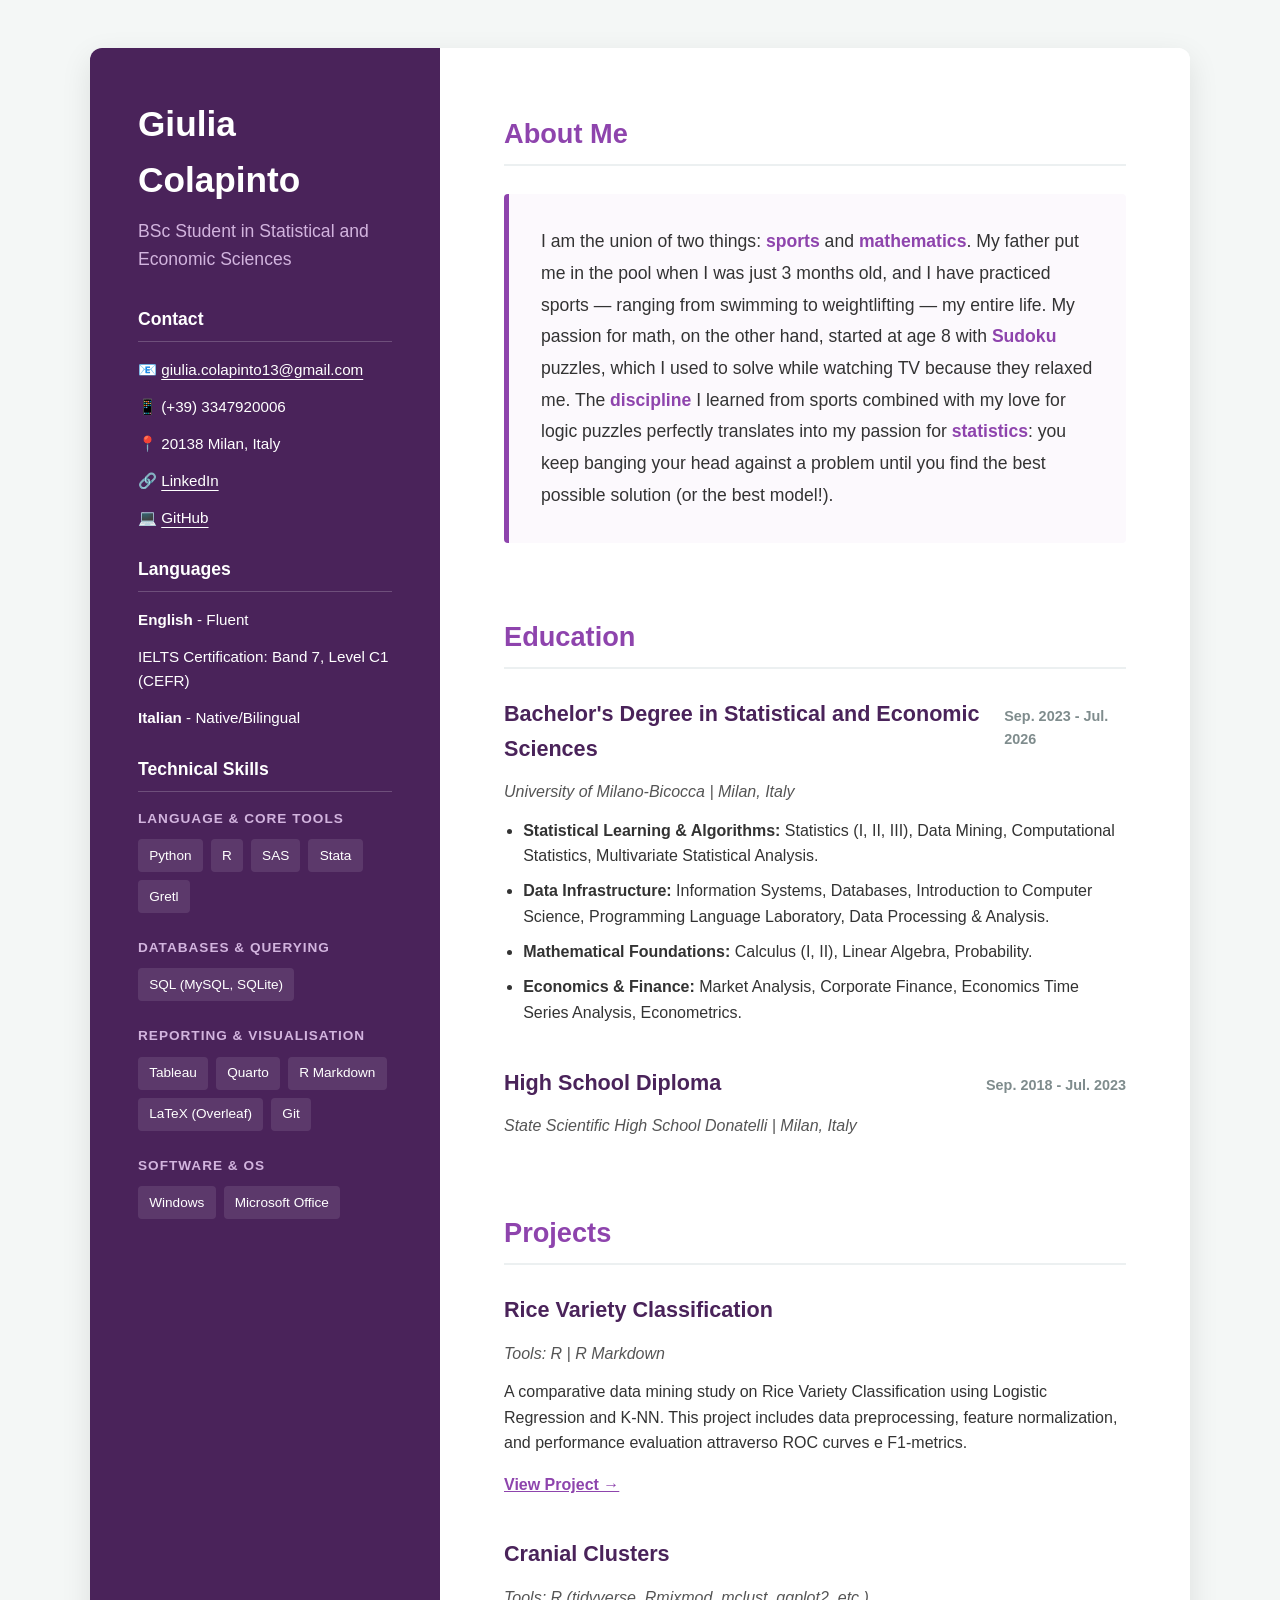
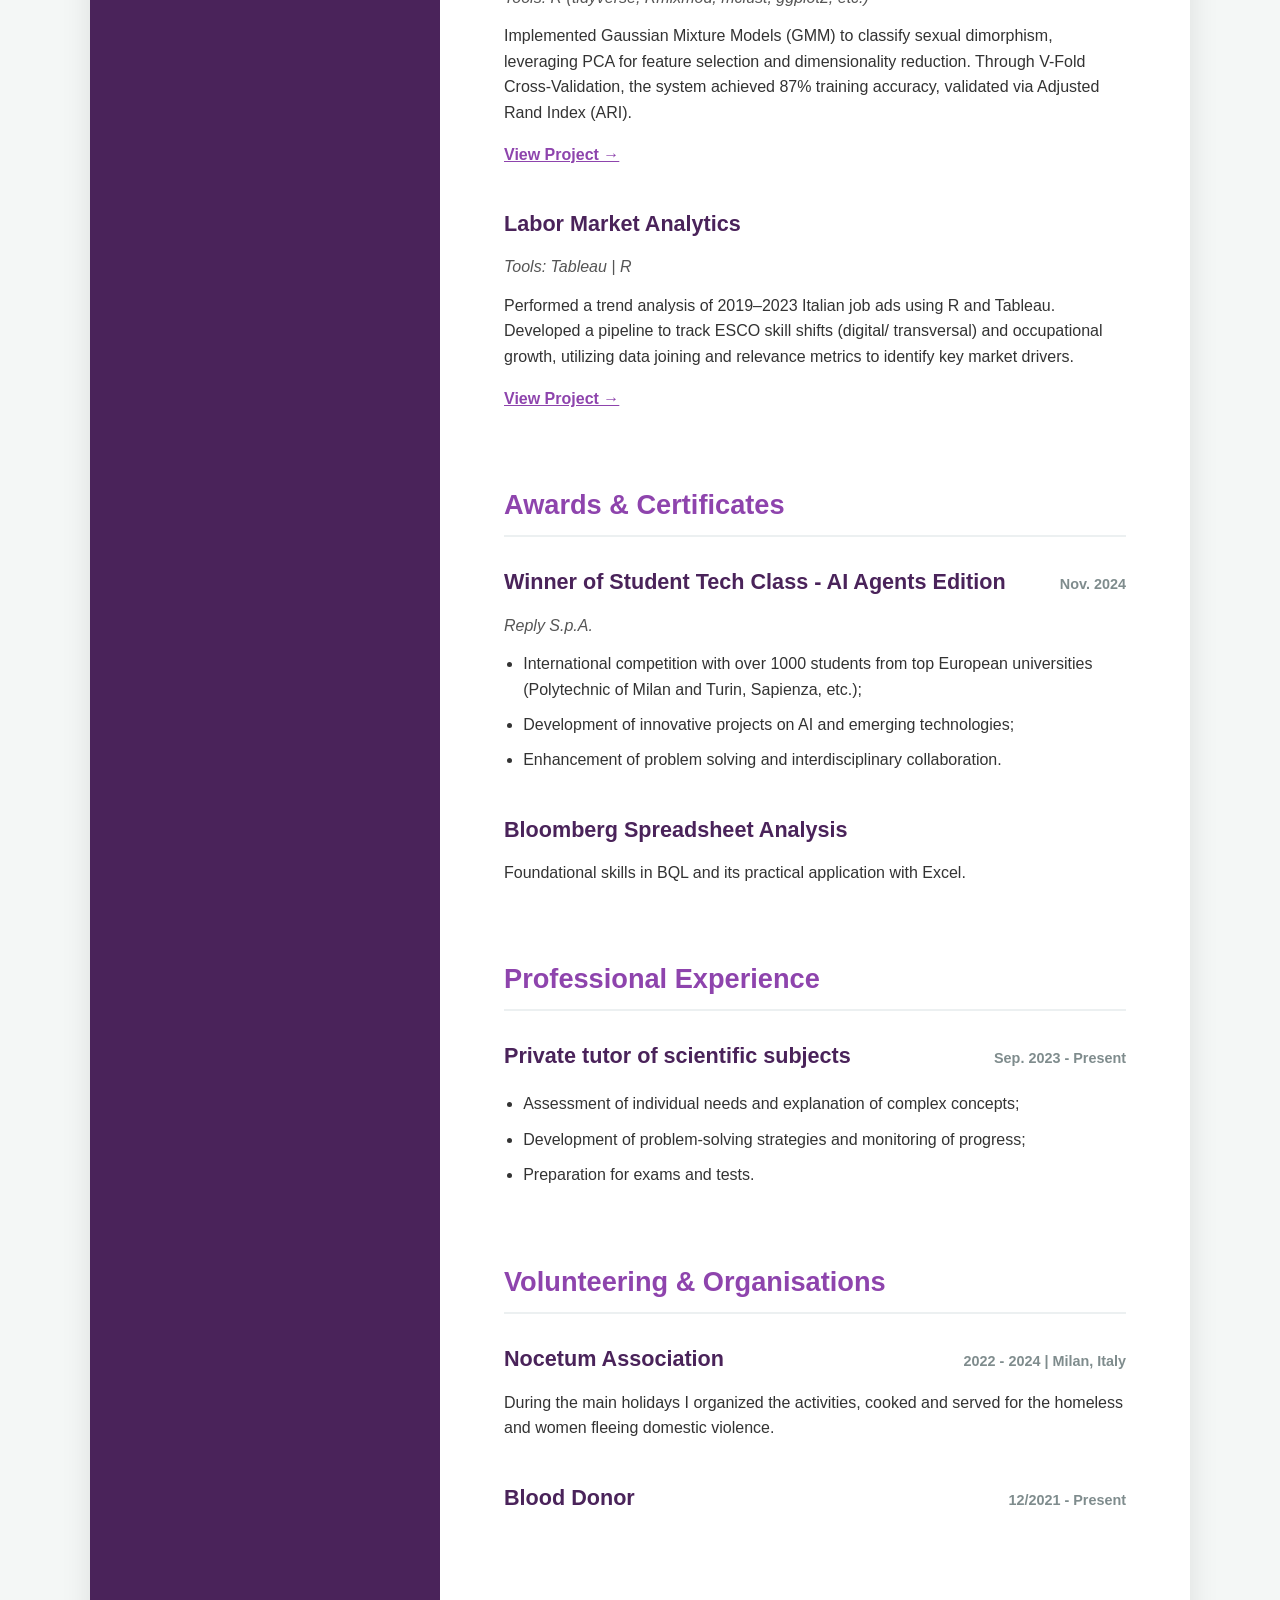
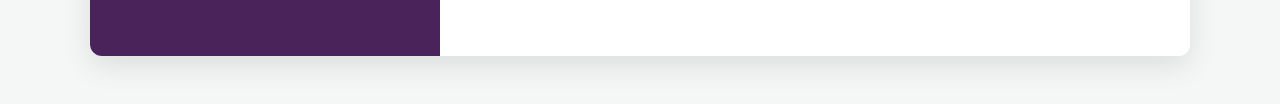
==== index.html @ 650f6133 "Create index.html" ====
<!DOCTYPE html>
  <html lang="en">
    <head>
    <meta charset="UTF-8">
      <meta name="viewport" content="width=device-width, initial-scale=1.0">
        <title>Giulia Colapinto | Portfolio</title>
        <style>
        :root {
          --primary-color: #4a235a;
            --accent-color: #8e44ad;
            --text-color: #333;
            --light-bg: #f4f7f6;
            --border-color: #ecf0f1;
        }
      
      * {
        box-sizing: border-box;
        margin: 0;
        padding: 0;
        font-family: -apple-system, BlinkMacSystemFont, "Segoe UI", Roboto, Helvetica, Arial, sans-serif;
      }
      
      body {
        background-color: var(--light-bg);
        color: var(--text-color);
        line-height: 1.6;
        -webkit-font-smoothing: antialiased;
      }
      
      .container {
        max-width: 1100px;
        margin: 0 auto;
        background: #fff;
          display: flex;
        flex-direction: column;
      }
      
      /* Effetto di comparsa lenta (2.5 secondi) */
        /* Inizialmente visibile, l'opacità 0 viene data via JS solo se supportato */
        .reveal {
            transition: opacity 2.5s ease-out, transform 2.5s ease-out;
            will-change: opacity, transform;
        }

        .reveal.is-hidden {
            opacity: 0;
            transform: translateY(30px);
        }

        .reveal.active {
            opacity: 1;
            transform: translateY(0);
        }

        /* Sidebar / Header */
        aside {
            background-color: var(--primary-color);
            color: #fff;
            padding: 2.5rem 1.5rem;
            z-index: 10;
        }

        aside h1 { font-size: 2.2rem; margin-bottom: 0.5rem; }
        aside h2 { font-size: 1.1rem; color: #d2b4de; margin-bottom: 2rem; font-weight: 400; }
        aside h3 { 
            font-size: 1.1rem; 
            border-bottom: 1px solid rgba(255,255,255,0.2); 
            padding-bottom: 0.5rem; 
            margin: 1.5rem 0 1rem; 
        }

        .contact-info { list-style: none; font-size: 0.95rem; }
        .contact-info li { margin-bottom: 0.8rem; word-break: break-all; }
        .contact-info a { 
            color: #ffffff !important; 
            text-decoration: underline !important; 
            text-underline-offset: 4px;
        }

        /* Skill Categories */
        .skill-category { margin-bottom: 1.5rem; }
        .skill-category h4 { 
            font-size: 0.85rem; 
            color: #d2b4de; 
            margin-bottom: 0.6rem; 
            text-transform: uppercase; 
            letter-spacing: 1px;
            font-weight: 600;
        }
        .skills-list { list-style: none; display: flex; flex-wrap: wrap; gap: 0.5rem; }
        .skills-list li {
            background: rgba(255,255,255,0.1);
            padding: 0.35rem 0.7rem;
            border-radius: 4px; font-size: 0.85rem;
        }

        /* Main Content */
        main { 
            padding: 2rem 1.5rem; 
            background: #fff; 
            min-height: 100vh;
        }
        section { margin-bottom: 4.5rem; }

        main h2 {
            color: var(--accent-color);
            border-bottom: 2px solid var(--border-color);
            padding-bottom: 0.5rem;
            margin-bottom: 1.8rem;
            font-size: 1.7rem;
        }

        .about-text {
            font-size: 1.1rem;
            background-color: #fcf9fd;
            padding: 2rem;
            border-left: 5px solid var(--accent-color);
            border-radius: 4px;
            line-height: 1.8;
        }

        /* Parole evidenziate richieste (Grassetto + Colore, NO sottolineatura) */
        .highlight { 
            font-weight: 700;
            color: var(--accent-color);
        }

        .item { margin-bottom: 2.5rem; }
        .item-header { margin-bottom: 0.5rem; }
        .item-header h3 { color: var(--primary-color); font-size: 1.35rem; margin-bottom: 0.3rem; }
        .date { font-size: 0.9rem; color: #7f8c8d; font-weight: 600; display: block; margin-bottom: 0.5rem; }
        .subtitle { font-style: italic; color: #555; margin-bottom: 0.8rem; font-weight: 500; }
        .description-list { padding-left: 1.2rem; margin-top: 0.8rem; list-style-type: disc; }
        .description-list li { margin-bottom: 0.6rem; font-size: 1rem; }
        
        .project-link { 
            display: inline-block; 
            margin-top: 1rem; 
            color: var(--accent-color); 
            text-decoration: underline; 
            font-weight: bold; 
        }

        @media (min-width: 992px) {
            .container { flex-direction: row; margin: 3rem auto; border-radius: 12px; box-shadow: 0 10px 30px rgba(0,0,0,0.1); overflow: hidden; }
            aside { width: 350px; flex-shrink: 0; padding: 3rem; }
            main { padding: 4rem; }
            .item-header { display: flex; justify-content: space-between; align-items: baseline; }
            .date { margin-bottom: 0; }
        }
    </style>
</head>
<body>

    <div class="container">
        <aside>
            <h1>Giulia Colapinto</h1>
            <h2>BSc Student in Statistical and Economic Sciences</h2>
            
            <h3>Contact</h3>
            <ul class="contact-info">
                <li>📧 <a href="mailto:giulia.colapinto13@gmail.com">giulia.colapinto13@gmail.com</a></li>
                <li>📱 (+39) 3347920006</li>
                <li>📍 20138 Milan, Italy</li>
                <li>🔗 <a href="https://linkedin.com/in/giulia-colapinto" target="_blank">LinkedIn</a></li>
                <li>💻 <a href="https://github.com/giuliacolapinto" target="_blank">GitHub</a></li>
            </ul>

            <h3>Languages</h3>
            <ul class="contact-info">
                <li><strong>English</strong> - Fluent</li>
                <li>IELTS Certification: Band 7, Level C1 (CEFR)</li>
                <li><strong>Italian</strong> - Native/Bilingual</li>
            </ul>

            <h3>Technical Skills</h3>
            <div class="skill-category">
                <h4>Language & Core Tools</h4>
                <ul class="skills-list">
                    <li>Python</li><li>R</li><li>SAS</li><li>Stata</li><li>Gretl</li>
                </ul>
            </div>
            <div class="skill-category">
                <h4>Databases & Querying</h4>
                <ul class="skills-list">
                    <li>SQL (MySQL, SQLite)</li>
                </ul>
            </div>
            <div class="skill-category">
                <h4>Reporting & Visualisation</h4>
                <ul class="skills-list">
                    <li>Tableau</li><li>Quarto</li><li>R Markdown</li><li>LaTeX (Overleaf)</li><li>Git</li>
                </ul>
            </div>
            <div class="skill-category">
                <h4>Software & OS</h4>
                <ul class="skills-list">
                    <li>Windows</li><li>Microsoft Office</li>
                </ul>
            </div>
        </aside>

        <main>
            <section class="reveal">
                <h2>About Me</h2>
                <div class="about-text">
                    I am the union of two things: <span class="highlight">sports</span> and <span class="highlight">mathematics</span>. My father put me in the pool when I was just 3 months old, and I have practiced sports — ranging from swimming to weightlifting — my entire life. My passion for math, on the other hand, started at age 8 with <span class="highlight">Sudoku</span> puzzles, which I used to solve while watching TV because they relaxed me. The <span class="highlight">discipline</span> I learned from sports combined with my love for logic puzzles perfectly translates into my passion for <span class="highlight">statistics</span>: you keep banging your head against a problem until you find the best possible solution (or the best model!).
                </div>
            </section>

            <section class="reveal">
                <h2>Education</h2>
                <div class="item">
                    <div class="item-header">
                        <h3>Bachelor's Degree in Statistical and Economic Sciences</h3>
        <span class="date">Sep. 2023 - Jul. 2026</span>
        </div>
        <div class="subtitle">University of Milano-Bicocca | Milan, Italy</div>
        <ul class="description-list">
        <li><strong>Statistical Learning & Algorithms:</strong> Statistics (I, II, III), Data Mining, Computational Statistics, Multivariate Statistical Analysis.</li>
        <li><strong>Data Infrastructure:</strong> Information Systems, Databases, Introduction to Computer Science, Programming Language Laboratory, Data Processing & Analysis.</li>
        <li><strong>Mathematical Foundations:</strong> Calculus (I, II), Linear Algebra, Probability.</li>
        <li><strong>Economics & Finance:</strong> Market Analysis, Corporate Finance, Economics Time Series Analysis, Econometrics.</li>
        </ul>
        </div>
        <div class="item">
        <div class="item-header">
        <h3>High School Diploma</h3>
        <span class="date">Sep. 2018 - Jul. 2023</span>
        </div>
        <div class="subtitle">State Scientific High School Donatelli | Milan, Italy</div>
        </div>
        </section>
        
        <section class="reveal">
        <h2>Projects</h2>
        <div class="item">
        <div class="item-header"><h3>Rice Variety Classification</h3></div>
        <div class="subtitle">Tools: R | R Markdown</div>
        <p>A comparative data mining study on Rice Variety Classification using Logistic Regression and K-NN. This project includes data preprocessing, feature normalization, and performance evaluation attraverso ROC curves e F1-metrics.</p>
        <a href="https://github.com/giuliacolapinto/DataMining_Rice_Analysis" class="project-link" target="_blank">View Project &rarr;</a>
        </div>
        
        <div class="item">
        <div class="item-header"><h3>Cranial Clusters</h3></div>
        <div class="subtitle">Tools: R (tidyverse, Rmixmod, mclust, ggplot2, etc.)</div>
        <p>Implemented Gaussian Mixture Models (GMM) to classify sexual dimorphism, leveraging PCA for feature selection and dimensionality reduction. Through V-Fold Cross-Validation, the system achieved 87% training accuracy, validated via Adjusted Rand Index (ARI).</p>
        <a href="https://github.com/giuliacolapinto/CranialClusters" class="project-link" target="_blank">View Project &rarr;</a>
        </div>
        
        <div class="item">
        <div class="item-header"><h3>Labor Market Analytics</h3></div>
        <div class="subtitle">Tools: Tableau | R</div>
        <p>Performed a trend analysis of 2019–2023 Italian job ads using R and Tableau. Developed a pipeline to track ESCO skill shifts (digital/ transversal) and occupational growth, utilizing data joining and relevance metrics to identify key market drivers.</p>
        <a href="https://github.com/giuliacolapinto/work_analysis" class="project-link" target="_blank">View Project &rarr;</a>
        </div>
        </section>
        
        <section class="reveal">
        <h2>Awards & Certificates</h2>
        <div class="item">
        <div class="item-header">
        <h3>Winner of Student Tech Class - AI Agents Edition</h3>
        <span class="date">Nov. 2024</span>
        </div>
        <div class="subtitle">Reply S.p.A.</div>
        <ul class="description-list">
        <li>International competition with over 1000 students from top European universities (Polytechnic of Milan and Turin, Sapienza, etc.);</li>
        <li>Development of innovative projects on AI and emerging technologies;</li>
        <li>Enhancement of problem solving and interdisciplinary collaboration.</li>
        </ul>
        </div>
        <div class="item">
        <div class="item-header">
        <h3>Bloomberg Spreadsheet Analysis</h3>
        </div>
        <p>Foundational skills in BQL and its practical application with Excel.</p>
        </div>
        </section>
        
        <section class="reveal">
        <h2>Professional Experience</h2>
        <div class="item">
        <div class="item-header"><h3>Private tutor of scientific subjects</h3><span class="date">Sep. 2023 - Present</span></div>
        <ul class="description-list">
        <li>Assessment of individual needs and explanation of complex concepts;</li>
        <li>Development of problem-solving strategies and monitoring of progress;</li>
        <li>Preparation for exams and tests.</li>
        </ul>
        </div>
        </section>
        
        <section class="reveal">
        <h2>Volunteering & Organisations</h2>
        <div class="item">
        <div class="item-header"><h3>Nocetum Association</h3><span class="date">2022 - 2024 | Milan, Italy</span></div>
        <p>During the main holidays I organized the activities, cooked and served for the homeless and women fleeing domestic violence.</p>
        </div>
        <div class="item">
        <div class="item-header"><h3>Blood Donor</h3><span class="date">12/2021 - Present</span></div>
        </div>
        </section>
        </main>
        </div>
        
        <script>
        document.addEventListener("DOMContentLoaded", function() {
          const reveals = document.querySelectorAll('.reveal');
          
          // Applica la classe di "nascondimento" solo dopo che il JS è partito
          reveals.forEach(el => el.classList.add('is-hidden'));
          
          const observerOptions = { 
            threshold: 0.1,
            rootMargin: '0px 0px -50px 0px' 
          };
          
          const observer = new IntersectionObserver((entries) => {
            entries.forEach(entry => {
              if (entry.isIntersecting) {
                entry.target.classList.add('active');
                entry.target.classList.remove('is-hidden');
              }
            });
          }, observerOptions);
          
          reveals.forEach(el => observer.observe(el));
          
          // Backup: se non si attiva con lo scroll entro 1 secondo, mostra tutto
          setTimeout(() => {
            reveals.forEach(el => {
              el.classList.add('active');
              el.classList.remove('is-hidden');
            });
          }, 1000);
        });
      </script>
        </body>
        </html>
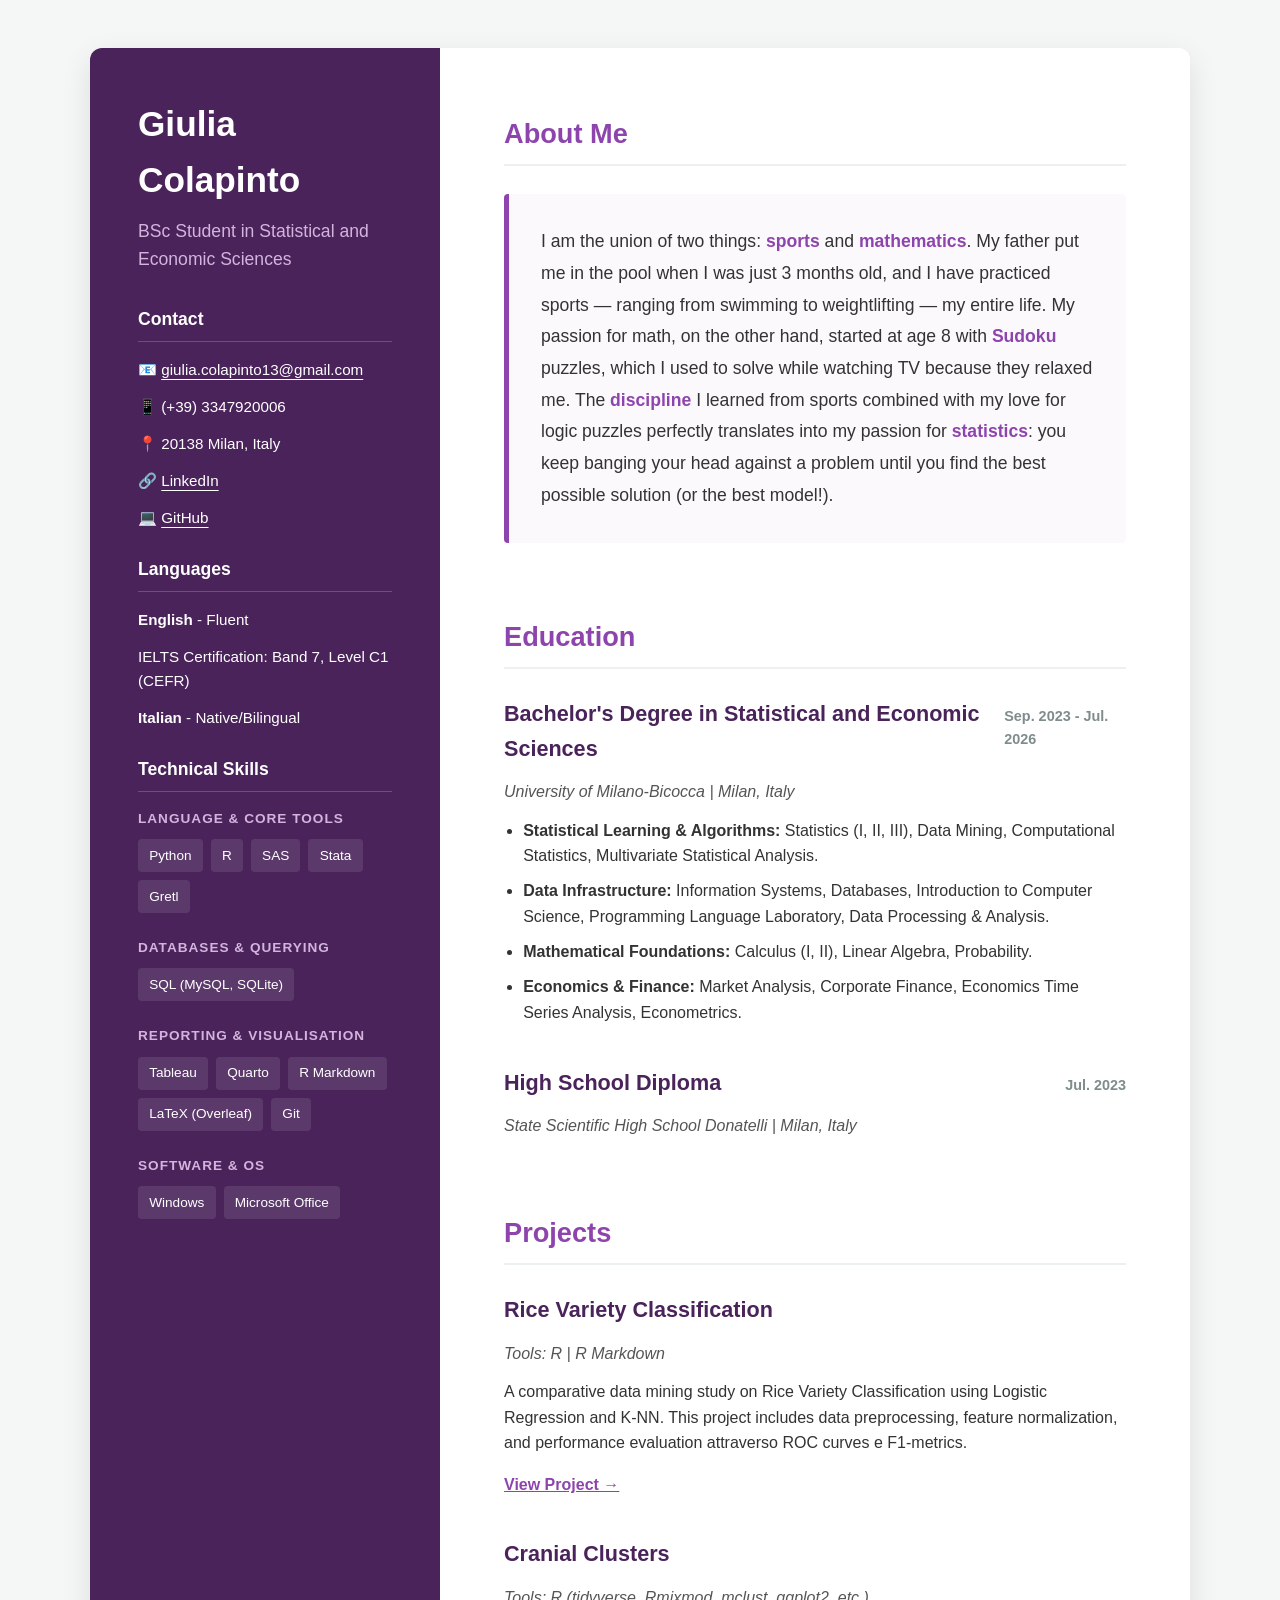
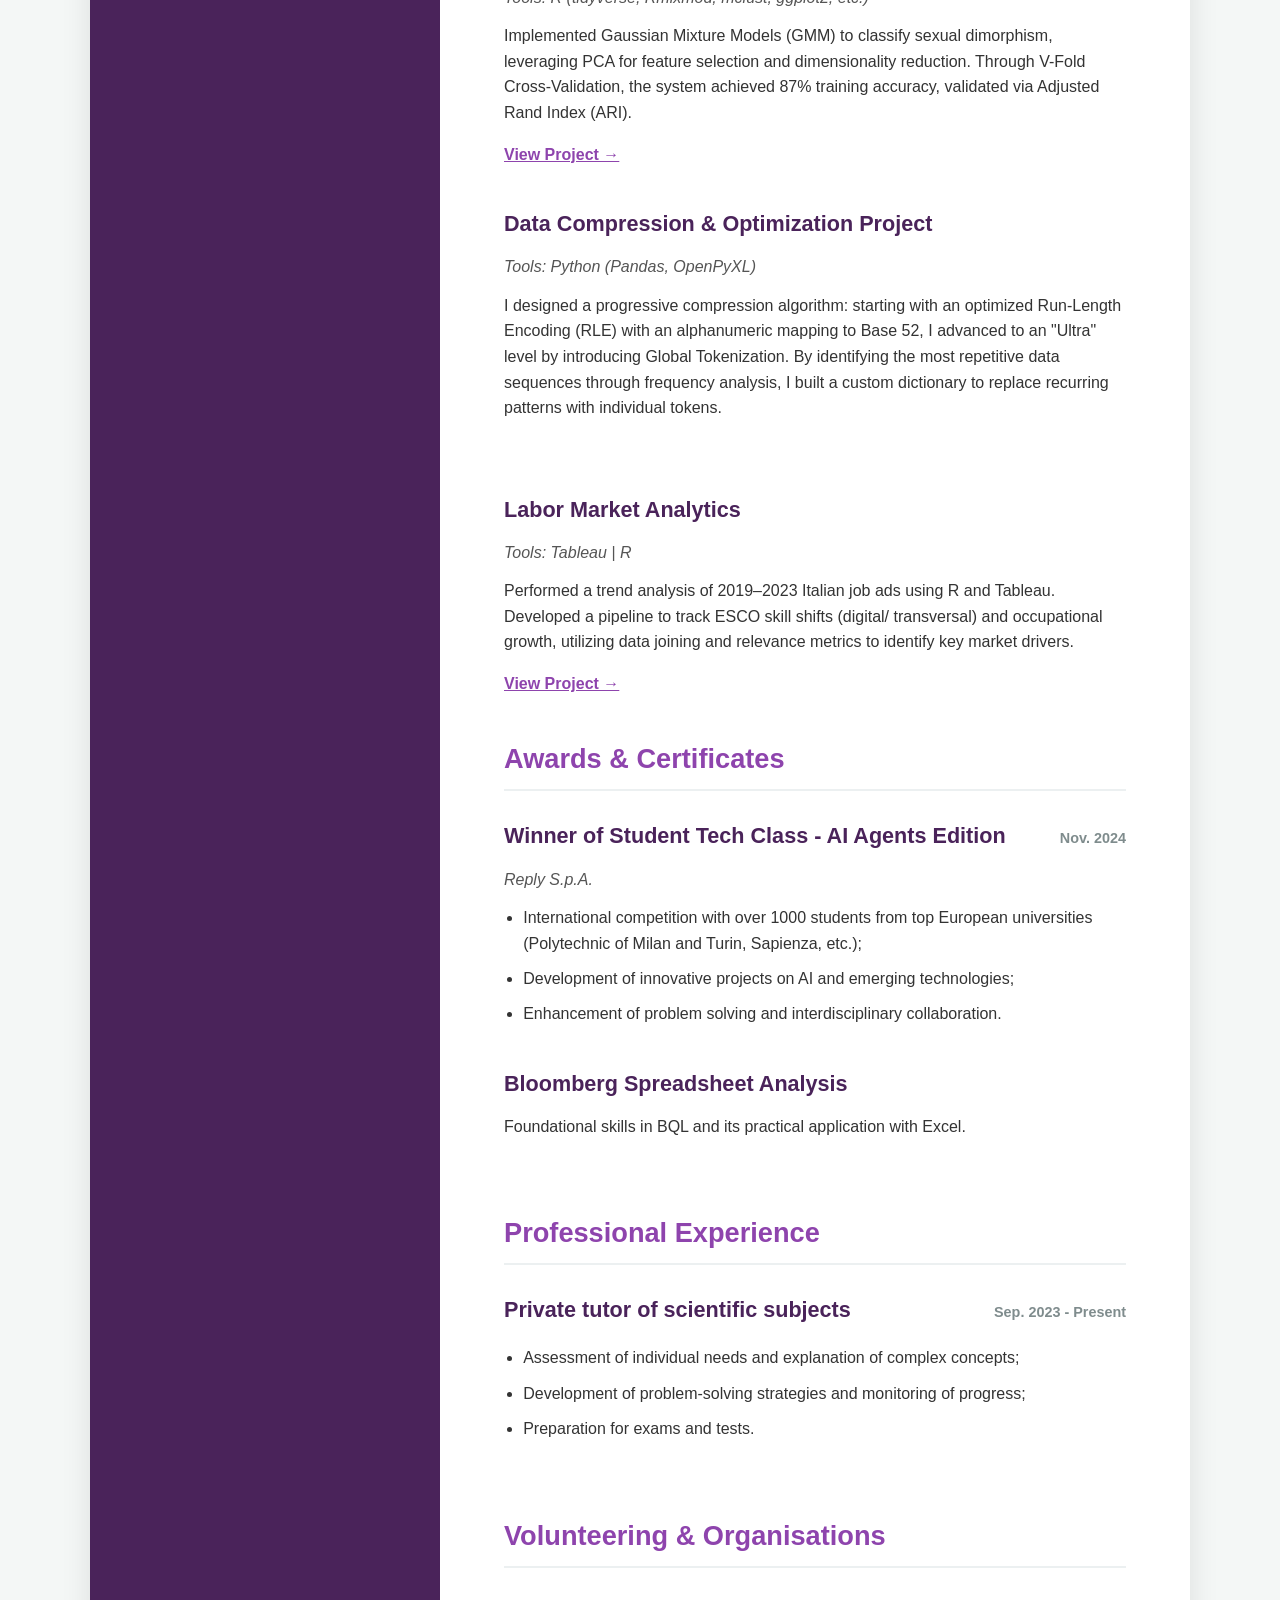
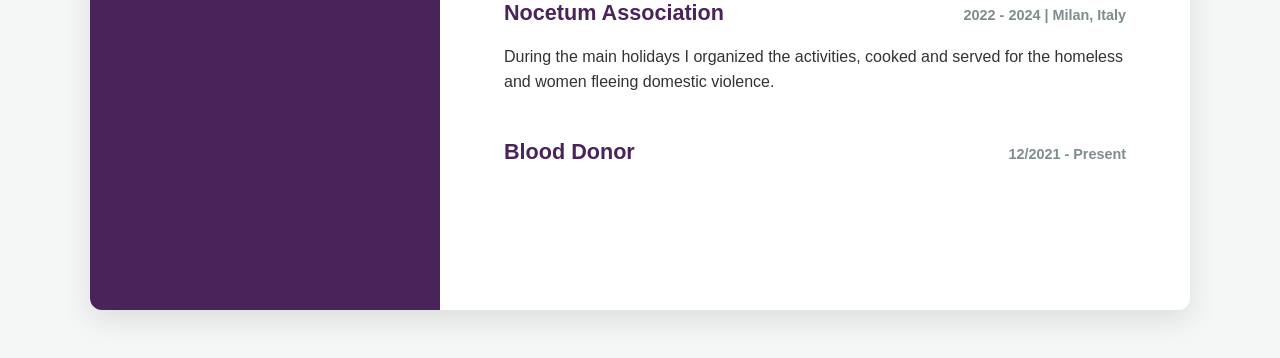
==== commit 3d78b8f9: "Update index.html" ====
--- a/index.html
+++ b/index.html
@@ -226,7 +226,7 @@
         <div class="item">
         <div class="item-header">
         <h3>High School Diploma</h3>
-        <span class="date">Sep. 2018 - Jul. 2023</span>
+        <span class="date">Jul. 2023</span>
         </div>
         <div class="subtitle">State Scientific High School Donatelli | Milan, Italy</div>
         </div>
@@ -247,6 +247,13 @@
         <p>Implemented Gaussian Mixture Models (GMM) to classify sexual dimorphism, leveraging PCA for feature selection and dimensionality reduction. Through V-Fold Cross-Validation, the system achieved 87% training accuracy, validated via Adjusted Rand Index (ARI).</p>
         <a href="https://github.com/giuliacolapinto/CranialClusters" class="project-link" target="_blank">View Project &rarr;</a>
         </div>
+        
+        <div class="item">
+        <div class="item-header"><h3>Data Compression & Optimization Project</h3></div>
+        <div class="subtitle">Tools: Python (Pandas, OpenPyXL)</div>
+        <p>I designed a progressive compression algorithm: starting with an optimized Run-Length Encoding (RLE) with an alphanumeric mapping to Base 52, I advanced to an "Ultra" level by introducing Global Tokenization. By identifying the most repetitive data sequences through frequency analysis, I built a custom dictionary to replace recurring patterns with individual tokens.</p>
+        </div>
+        </section>
         
         <div class="item">
         <div class="item-header"><h3>Labor Market Analytics</h3></div>
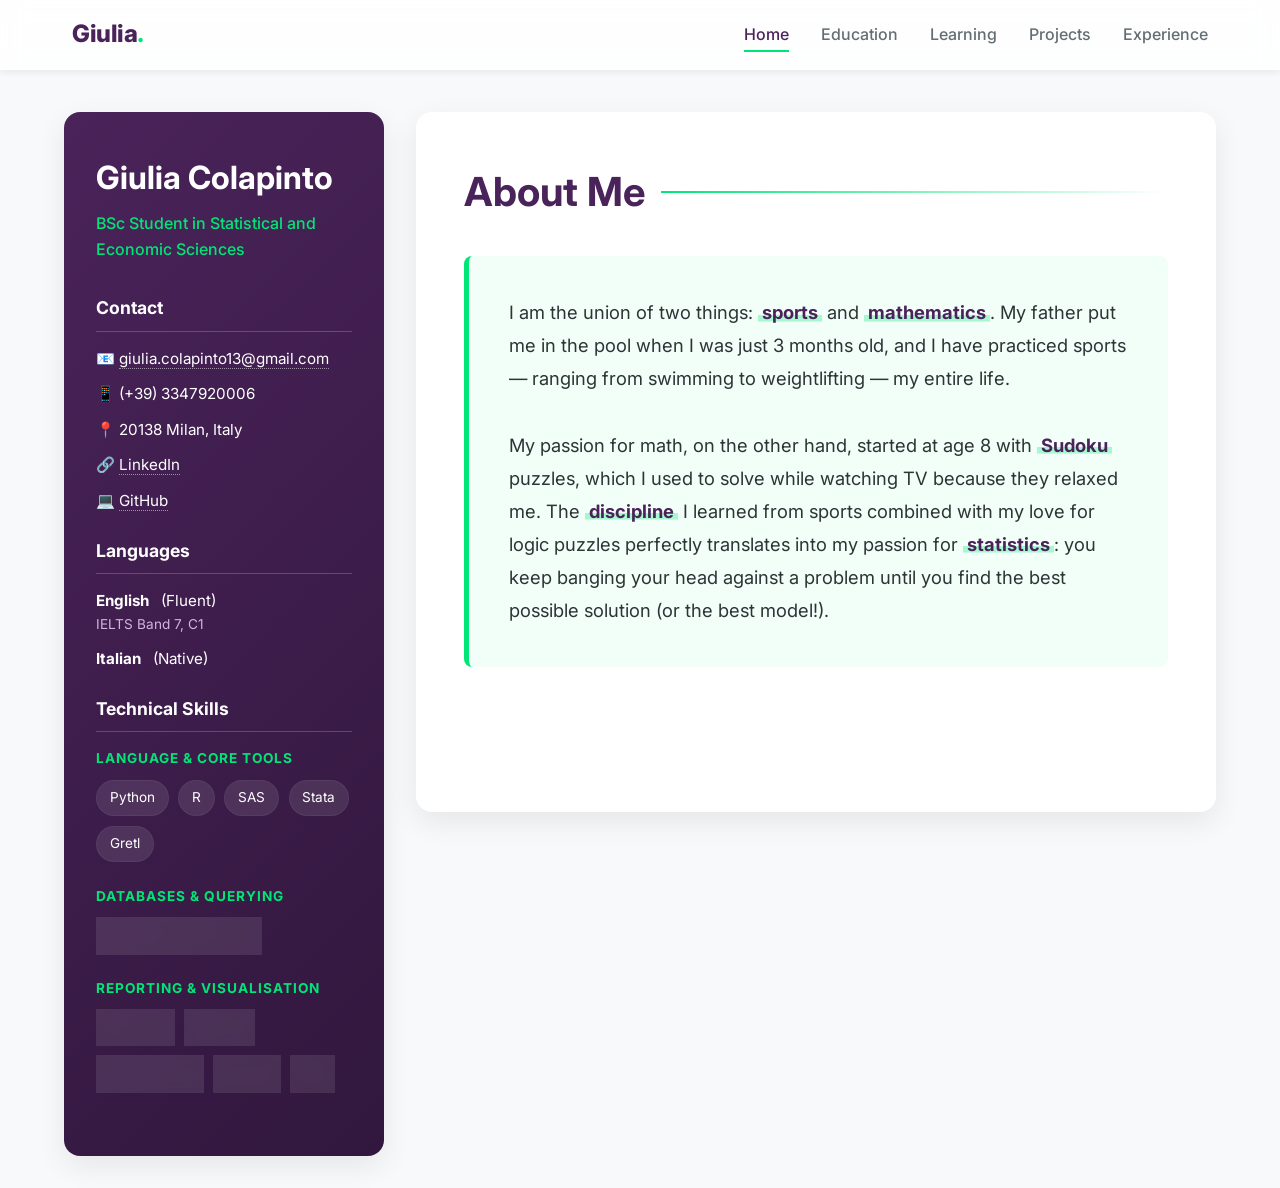
==== commit 1382de65: "Partially completed website" ====
--- a/index.html
+++ b/index.html
@@ -1,159 +1,38 @@
 <!DOCTYPE html>
-  <html lang="en">
-    <head>
+<html lang="en">
+<head>
     <meta charset="UTF-8">
-      <meta name="viewport" content="width=device-width, initial-scale=1.0">
-        <title>Giulia Colapinto | Portfolio</title>
-        <style>
-        :root {
-          --primary-color: #4a235a;
-            --accent-color: #8e44ad;
-            --text-color: #333;
-            --light-bg: #f4f7f6;
-            --border-color: #ecf0f1;
-        }
-      
-      * {
-        box-sizing: border-box;
-        margin: 0;
-        padding: 0;
-        font-family: -apple-system, BlinkMacSystemFont, "Segoe UI", Roboto, Helvetica, Arial, sans-serif;
-      }
-      
-      body {
-        background-color: var(--light-bg);
-        color: var(--text-color);
-        line-height: 1.6;
-        -webkit-font-smoothing: antialiased;
-      }
-      
-      .container {
-        max-width: 1100px;
-        margin: 0 auto;
-        background: #fff;
-          display: flex;
-        flex-direction: column;
-      }
-      
-      /* Effetto di comparsa lenta (2.5 secondi) */
-        /* Inizialmente visibile, l'opacità 0 viene data via JS solo se supportato */
-        .reveal {
-            transition: opacity 2.5s ease-out, transform 2.5s ease-out;
-            will-change: opacity, transform;
-        }
-
-        .reveal.is-hidden {
-            opacity: 0;
-            transform: translateY(30px);
-        }
-
-        .reveal.active {
-            opacity: 1;
-            transform: translateY(0);
-        }
-
-        /* Sidebar / Header */
-        aside {
-            background-color: var(--primary-color);
-            color: #fff;
-            padding: 2.5rem 1.5rem;
-            z-index: 10;
-        }
-
-        aside h1 { font-size: 2.2rem; margin-bottom: 0.5rem; }
-        aside h2 { font-size: 1.1rem; color: #d2b4de; margin-bottom: 2rem; font-weight: 400; }
-        aside h3 { 
-            font-size: 1.1rem; 
-            border-bottom: 1px solid rgba(255,255,255,0.2); 
-            padding-bottom: 0.5rem; 
-            margin: 1.5rem 0 1rem; 
-        }
-
-        .contact-info { list-style: none; font-size: 0.95rem; }
-        .contact-info li { margin-bottom: 0.8rem; word-break: break-all; }
-        .contact-info a { 
-            color: #ffffff !important; 
-            text-decoration: underline !important; 
-            text-underline-offset: 4px;
-        }
-
-        /* Skill Categories */
-        .skill-category { margin-bottom: 1.5rem; }
-        .skill-category h4 { 
-            font-size: 0.85rem; 
-            color: #d2b4de; 
-            margin-bottom: 0.6rem; 
-            text-transform: uppercase; 
-            letter-spacing: 1px;
-            font-weight: 600;
-        }
-        .skills-list { list-style: none; display: flex; flex-wrap: wrap; gap: 0.5rem; }
-        .skills-list li {
-            background: rgba(255,255,255,0.1);
-            padding: 0.35rem 0.7rem;
-            border-radius: 4px; font-size: 0.85rem;
-        }
-
-        /* Main Content */
-        main { 
-            padding: 2rem 1.5rem; 
-            background: #fff; 
-            min-height: 100vh;
-        }
-        section { margin-bottom: 4.5rem; }
-
-        main h2 {
-            color: var(--accent-color);
-            border-bottom: 2px solid var(--border-color);
-            padding-bottom: 0.5rem;
-            margin-bottom: 1.8rem;
-            font-size: 1.7rem;
-        }
-
-        .about-text {
-            font-size: 1.1rem;
-            background-color: #fcf9fd;
-            padding: 2rem;
-            border-left: 5px solid var(--accent-color);
-            border-radius: 4px;
-            line-height: 1.8;
-        }
-
-        /* Parole evidenziate richieste (Grassetto + Colore, NO sottolineatura) */
-        .highlight { 
-            font-weight: 700;
-            color: var(--accent-color);
-        }
-
-        .item { margin-bottom: 2.5rem; }
-        .item-header { margin-bottom: 0.5rem; }
-        .item-header h3 { color: var(--primary-color); font-size: 1.35rem; margin-bottom: 0.3rem; }
-        .date { font-size: 0.9rem; color: #7f8c8d; font-weight: 600; display: block; margin-bottom: 0.5rem; }
-        .subtitle { font-style: italic; color: #555; margin-bottom: 0.8rem; font-weight: 500; }
-        .description-list { padding-left: 1.2rem; margin-top: 0.8rem; list-style-type: disc; }
-        .description-list li { margin-bottom: 0.6rem; font-size: 1rem; }
-        
-        .project-link { 
-            display: inline-block; 
-            margin-top: 1rem; 
-            color: var(--accent-color); 
-            text-decoration: underline; 
-            font-weight: bold; 
-        }
-
-        @media (min-width: 992px) {
-            .container { flex-direction: row; margin: 3rem auto; border-radius: 12px; box-shadow: 0 10px 30px rgba(0,0,0,0.1); overflow: hidden; }
-            aside { width: 350px; flex-shrink: 0; padding: 3rem; }
-            main { padding: 4rem; }
-            .item-header { display: flex; justify-content: space-between; align-items: baseline; }
-            .date { margin-bottom: 0; }
-        }
-    </style>
+    <meta name="viewport" content="width=device-width, initial-scale=1.0">
+    <title>Giulia Colapinto | Portfolio</title>
+    <!-- Google Fonts -->
+    <link rel="preconnect" href="https://fonts.googleapis.com">
+    <link rel="preconnect" href="https://fonts.gstatic.com" crossorigin>
+    <link href="https://fonts.googleapis.com/css2?family=Inter:wght@300;400;500;600;700;800&display=swap" rel="stylesheet">
+    <link rel="stylesheet" href="style.css">
 </head>
 <body>
 
-    <div class="container">
-        <aside>
+    <!-- Navigation -->
+    <nav class="navbar reveal active">
+        <div class="nav-container">
+            <a href="index.html" class="nav-logo">Giulia<span>.</span></a>
+            <div class="menu-toggle" id="mobile-menu">
+                <span></span><span></span><span></span>
+            </div>
+            <ul class="nav-links">
+                <li><a href="index.html" class="active">Home</a></li>
+                <li><a href="education.html">Education</a></li>
+                <li><a href="learning.html">Learning</a></li>
+                <li><a href="projects.html">Projects</a></li>
+                <li><a href="experience.html">Experience</a></li>
+            </ul>
+        </div>
+    </nav>
+
+    <div class="container with-sidebar">
+        
+        <!-- Sidebar Profile -->
+        <aside class="reveal">
             <h1>Giulia Colapinto</h1>
             <h2>BSc Student in Statistical and Economic Sciences</h2>
             
@@ -168,179 +47,49 @@
 
             <h3>Languages</h3>
             <ul class="contact-info">
-                <li><strong>English</strong> - Fluent</li>
-                <li>IELTS Certification: Band 7, Level C1 (CEFR)</li>
-                <li><strong>Italian</strong> - Native/Bilingual</li>
+                <li><strong>English</strong> &nbsp; (Fluent)<br><span style="font-size: 0.85rem; color: #d2b4de;">IELTS Band 7, C1</span></li>
+                <li><strong>Italian</strong> &nbsp; (Native)</li>
             </ul>
 
             <h3>Technical Skills</h3>
             <div class="skill-category">
                 <h4>Language & Core Tools</h4>
                 <ul class="skills-list">
-                    <li>Python</li><li>R</li><li>SAS</li><li>Stata</li><li>Gretl</li>
+                    <li><a href="https://www.python.org/" target="_blank">Python</a></li>
+                    <li><a href="https://www.r-project.org/" target="_blank">R</a></li>
+                    <li><a href="https://www.sas.com/" target="_blank">SAS</a></li>
+                    <li><a href="https://www.stata.com/" target="_blank">Stata</a></li>
+                    <li><a href="https://gretl.sourceforge.net/" target="_blank">Gretl</a></li>
                 </ul>
             </div>
             <div class="skill-category">
                 <h4>Databases & Querying</h4>
                 <ul class="skills-list">
-                    <li>SQL (MySQL, SQLite)</li>
+                    <li><a href="https://www.mysql.com/" target="_blank">SQL (MySQL, SQLite)</a></li>
                 </ul>
             </div>
             <div class="skill-category">
                 <h4>Reporting & Visualisation</h4>
                 <ul class="skills-list">
-                    <li>Tableau</li><li>Quarto</li><li>R Markdown</li><li>LaTeX (Overleaf)</li><li>Git</li>
-                </ul>
-            </div>
-            <div class="skill-category">
-                <h4>Software & OS</h4>
-                <ul class="skills-list">
-                    <li>Windows</li><li>Microsoft Office</li>
+                    <li><a href="https://www.tableau.com/" target="_blank">Tableau</a></li>
+                    <li><a href="https://quarto.org/" target="_blank">Quarto</a></li>
+                    <li><a href="https://rmarkdown.rstudio.com/" target="_blank">R Markdown</a></li>
+                    <li><a href="https://www.latex-project.org/" target="_blank">LaTeX</a></li>
+                    <li><a href="https://git-scm.com/" target="_blank">Git</a></li>
                 </ul>
             </div>
         </aside>
 
-        <main>
-            <section class="reveal">
-                <h2>About Me</h2>
-                <div class="about-text">
-                    I am the union of two things: <span class="highlight">sports</span> and <span class="highlight">mathematics</span>. My father put me in the pool when I was just 3 months old, and I have practiced sports — ranging from swimming to weightlifting — my entire life. My passion for math, on the other hand, started at age 8 with <span class="highlight">Sudoku</span> puzzles, which I used to solve while watching TV because they relaxed me. The <span class="highlight">discipline</span> I learned from sports combined with my love for logic puzzles perfectly translates into my passion for <span class="highlight">statistics</span>: you keep banging your head against a problem until you find the best possible solution (or the best model!).
-                </div>
-            </section>
+        <!-- Main Content (Home / About Me) -->
+        <main class="reveal">
+            <h2 class="page-title">About Me</h2>
+            <div class="about-text reveal">
+                I am the union of two things: <span class="highlight">sports</span> and <span class="highlight">mathematics</span>. My father put me in the pool when I was just 3 months old, and I have practiced sports — ranging from swimming to weightlifting — my entire life. <br><br>
+                My passion for math, on the other hand, started at age 8 with <span class="highlight">Sudoku</span> puzzles, which I used to solve while watching TV because they relaxed me. The <span class="highlight">discipline</span> I learned from sports combined with my love for logic puzzles perfectly translates into my passion for <span class="highlight">statistics</span>: you keep banging your head against a problem until you find the best possible solution (or the best model!).
+            </div>
+        </main>
+    </div>
 
-            <section class="reveal">
-                <h2>Education</h2>
-                <div class="item">
-                    <div class="item-header">
-                        <h3>Bachelor's Degree in Statistical and Economic Sciences</h3>
-        <span class="date">Sep. 2023 - Jul. 2026</span>
-        </div>
-        <div class="subtitle">University of Milano-Bicocca | Milan, Italy</div>
-        <ul class="description-list">
-        <li><strong>Statistical Learning & Algorithms:</strong> Statistics (I, II, III), Data Mining, Computational Statistics, Multivariate Statistical Analysis.</li>
-        <li><strong>Data Infrastructure:</strong> Information Systems, Databases, Introduction to Computer Science, Programming Language Laboratory, Data Processing & Analysis.</li>
-        <li><strong>Mathematical Foundations:</strong> Calculus (I, II), Linear Algebra, Probability.</li>
-        <li><strong>Economics & Finance:</strong> Market Analysis, Corporate Finance, Economics Time Series Analysis, Econometrics.</li>
-        </ul>
-        </div>
-        <div class="item">
-        <div class="item-header">
-        <h3>High School Diploma</h3>
-        <span class="date">Jul. 2023</span>
-        </div>
-        <div class="subtitle">State Scientific High School Donatelli | Milan, Italy</div>
-        </div>
-        </section>
-        
-        <section class="reveal">
-        <h2>Projects</h2>
-        <div class="item">
-        <div class="item-header"><h3>Rice Variety Classification</h3></div>
-        <div class="subtitle">Tools: R | R Markdown</div>
-        <p>A comparative data mining study on Rice Variety Classification using Logistic Regression and K-NN. This project includes data preprocessing, feature normalization, and performance evaluation attraverso ROC curves e F1-metrics.</p>
-        <a href="https://github.com/giuliacolapinto/DataMining_Rice_Analysis" class="project-link" target="_blank">View Project &rarr;</a>
-        </div>
-        
-        <div class="item">
-        <div class="item-header"><h3>Cranial Clusters</h3></div>
-        <div class="subtitle">Tools: R (tidyverse, Rmixmod, mclust, ggplot2, etc.)</div>
-        <p>Implemented Gaussian Mixture Models (GMM) to classify sexual dimorphism, leveraging PCA for feature selection and dimensionality reduction. Through V-Fold Cross-Validation, the system achieved 87% training accuracy, validated via Adjusted Rand Index (ARI).</p>
-        <a href="https://github.com/giuliacolapinto/CranialClusters" class="project-link" target="_blank">View Project &rarr;</a>
-        </div>
-        
-        <div class="item">
-        <div class="item-header"><h3>Data Compression & Optimization Project</h3></div>
-        <div class="subtitle">Tools: Python (Pandas, OpenPyXL)</div>
-        <p>I designed a progressive compression algorithm: starting with an optimized Run-Length Encoding (RLE) with an alphanumeric mapping to Base 52, I advanced to an "Ultra" level by introducing Global Tokenization. By identifying the most repetitive data sequences through frequency analysis, I built a custom dictionary to replace recurring patterns with individual tokens.</p>
-        </div>
-        </section>
-        
-        <div class="item">
-        <div class="item-header"><h3>Labor Market Analytics</h3></div>
-        <div class="subtitle">Tools: Tableau | R</div>
-        <p>Performed a trend analysis of 2019–2023 Italian job ads using R and Tableau. Developed a pipeline to track ESCO skill shifts (digital/ transversal) and occupational growth, utilizing data joining and relevance metrics to identify key market drivers.</p>
-        <a href="https://github.com/giuliacolapinto/work_analysis" class="project-link" target="_blank">View Project &rarr;</a>
-        </div>
-        </section>
-        
-        <section class="reveal">
-        <h2>Awards & Certificates</h2>
-        <div class="item">
-        <div class="item-header">
-        <h3>Winner of Student Tech Class - AI Agents Edition</h3>
-        <span class="date">Nov. 2024</span>
-        </div>
-        <div class="subtitle">Reply S.p.A.</div>
-        <ul class="description-list">
-        <li>International competition with over 1000 students from top European universities (Polytechnic of Milan and Turin, Sapienza, etc.);</li>
-        <li>Development of innovative projects on AI and emerging technologies;</li>
-        <li>Enhancement of problem solving and interdisciplinary collaboration.</li>
-        </ul>
-        </div>
-        <div class="item">
-        <div class="item-header">
-        <h3>Bloomberg Spreadsheet Analysis</h3>
-        </div>
-        <p>Foundational skills in BQL and its practical application with Excel.</p>
-        </div>
-        </section>
-        
-        <section class="reveal">
-        <h2>Professional Experience</h2>
-        <div class="item">
-        <div class="item-header"><h3>Private tutor of scientific subjects</h3><span class="date">Sep. 2023 - Present</span></div>
-        <ul class="description-list">
-        <li>Assessment of individual needs and explanation of complex concepts;</li>
-        <li>Development of problem-solving strategies and monitoring of progress;</li>
-        <li>Preparation for exams and tests.</li>
-        </ul>
-        </div>
-        </section>
-        
-        <section class="reveal">
-        <h2>Volunteering & Organisations</h2>
-        <div class="item">
-        <div class="item-header"><h3>Nocetum Association</h3><span class="date">2022 - 2024 | Milan, Italy</span></div>
-        <p>During the main holidays I organized the activities, cooked and served for the homeless and women fleeing domestic violence.</p>
-        </div>
-        <div class="item">
-        <div class="item-header"><h3>Blood Donor</h3><span class="date">12/2021 - Present</span></div>
-        </div>
-        </section>
-        </main>
-        </div>
-        
-        <script>
-        document.addEventListener("DOMContentLoaded", function() {
-          const reveals = document.querySelectorAll('.reveal');
-          
-          // Applica la classe di "nascondimento" solo dopo che il JS è partito
-          reveals.forEach(el => el.classList.add('is-hidden'));
-          
-          const observerOptions = { 
-            threshold: 0.1,
-            rootMargin: '0px 0px -50px 0px' 
-          };
-          
-          const observer = new IntersectionObserver((entries) => {
-            entries.forEach(entry => {
-              if (entry.isIntersecting) {
-                entry.target.classList.add('active');
-                entry.target.classList.remove('is-hidden');
-              }
-            });
-          }, observerOptions);
-          
-          reveals.forEach(el => observer.observe(el));
-          
-          // Backup: se non si attiva con lo scroll entro 1 secondo, mostra tutto
-          setTimeout(() => {
-            reveals.forEach(el => {
-              el.classList.add('active');
-              el.classList.remove('is-hidden');
-            });
-          }, 1000);
-        });
-      </script>
-        </body>
-        </html>+    <script src="main.js"></script>
+</body>
+</html>
--- a/style.css
+++ b/style.css
@@ -0,0 +1,332 @@
+/* CSS Reset and Variables */
+:root {
+  --primary-color: #4a235a;     /* Deep Purple */
+  --primary-dark: #31173d;
+  --accent-color: #00E676;      /* Vibrant Green */
+  --accent-hover: #00c853;
+  --text-main: #2d3436;
+  --text-muted: #636e72;
+  --bg-color: #f8f9fa;
+  --nav-bg: rgba(255, 255, 255, 0.85);
+  --card-bg: #ffffff;
+  --glass-border: rgba(255, 255, 255, 0.3);
+  --shadow-sm: 0 4px 6px rgba(0,0,0,0.05);
+  --shadow-md: 0 10px 30px rgba(0,0,0,0.08);
+  --transition: all 0.3s cubic-bezier(0.25, 0.8, 0.25, 1);
+}
+
+* {
+  box-sizing: border-box;
+  margin: 0;
+  padding: 0;
+  font-family: 'Inter', -apple-system, BlinkMacSystemFont, "Segoe UI", Roboto, sans-serif;
+}
+
+body {
+  background-color: var(--bg-color);
+  color: var(--text-main);
+  line-height: 1.6;
+  -webkit-font-smoothing: antialiased;
+  padding-top: 80px; /* Space for fixed navbar */
+}
+
+/* Typography */
+h1, h2, h3, h4, h5 { color: var(--primary-color); font-weight: 700; }
+a { text-decoration: none; color: inherit; transition: var(--transition); }
+
+/* --- Navigation Bar (Glassmorphism) --- */
+.navbar {
+  position: fixed;
+  top: 0;
+  width: 100%;
+  height: 70px;
+  background: var(--nav-bg);
+  backdrop-filter: blur(12px);
+  -webkit-backdrop-filter: blur(12px);
+  border-bottom: 1px solid var(--glass-border);
+  box-shadow: var(--shadow-sm);
+  z-index: 1000;
+  display: flex;
+  align-items: center;
+  justify-content: center;
+}
+
+.nav-container {
+  width: 100%;
+  max-width: 1200px;
+  padding: 0 2rem;
+  display: flex;
+  justify-content: space-between;
+  align-items: center;
+}
+
+.nav-logo {
+  font-size: 1.5rem;
+  font-weight: 800;
+  color: var(--primary-color);
+  letter-spacing: -0.5px;
+}
+
+.nav-logo span { color: var(--accent-color); }
+
+.nav-links {
+  display: flex;
+  gap: 2rem;
+  list-style: none;
+}
+
+.nav-links a {
+  font-size: 1rem;
+  font-weight: 500;
+  color: var(--text-muted);
+  position: relative;
+  padding: 0.5rem 0;
+}
+
+.nav-links a::after {
+  content: '';
+  position: absolute;
+  width: 0%;
+  height: 2px;
+  bottom: 0;
+  left: 0;
+  background-color: var(--accent-color);
+  transition: var(--transition);
+}
+
+.nav-links a:hover, .nav-links a.active {
+  color: var(--primary-color);
+}
+
+.nav-links a:hover::after, .nav-links a.active::after {
+  width: 100%;
+}
+
+/* Hamburger Menu (Mobile) */
+.menu-toggle {
+  display: none;
+  flex-direction: column;
+  cursor: pointer;
+  gap: 5px;
+}
+.menu-toggle span {
+  width: 25px;
+  height: 3px;
+  background: var(--primary-color);
+  border-radius: 2px;
+  transition: var(--transition);
+}
+
+/* --- Layout --- */
+.container {
+  max-width: 1200px;
+  margin: 2rem auto;
+  padding: 0 1.5rem;
+  display: grid;
+  grid-template-columns: 1fr;
+  gap: 2rem;
+}
+
+@media (min-width: 992px) {
+  .container.with-sidebar {
+    grid-template-columns: 320px 1fr;
+    align-items: start;
+  }
+}
+
+/* --- Sidebar --- */
+aside {
+  background: linear-gradient(135deg, var(--primary-color), var(--primary-dark));
+  border-radius: 16px;
+  padding: 2.5rem 2rem;
+  color: #fff;
+  box-shadow: var(--shadow-md);
+  position: sticky;
+  top: 100px;
+}
+
+aside h1 { font-size: 2rem; margin-bottom: 0.5rem; color: #fff; }
+aside h2 { font-size: 1rem; color: var(--accent-color); margin-bottom: 2rem; font-weight: 500; }
+aside h3 {
+  font-size: 1.1rem;
+  border-bottom: 1px solid rgba(255,255,255,0.2);
+  padding-bottom: 0.5rem;
+  margin: 1.5rem 0 1rem;
+  color: #fff;
+}
+
+.contact-info { list-style: none; font-size: 0.95rem; }
+.contact-info li { margin-bottom: 0.8rem; word-break: normal; line-height: 1.5; }
+.contact-info a { color: #fff; border-bottom: 1px dotted rgba(255,255,255,0.5); }
+.contact-info a:hover { color: var(--accent-color); border-bottom-color: var(--accent-color); }
+
+.skill-category { margin-bottom: 1.5rem; }
+.skill-category h4 {
+  font-size: 0.85rem;
+  color: var(--accent-color);
+  margin-bottom: 0.6rem;
+  text-transform: uppercase;
+  letter-spacing: 1px;
+}
+.skills-list { list-style: none; display: flex; flex-wrap: wrap; gap: 0.6rem; }
+.skills-list a { color: inherit; text-decoration: none; }
+.skills-list li {
+  background: rgba(255,255,255,0.1);
+  padding: 0.4rem 0.8rem;
+  border-radius: 30px;
+  font-size: 0.85rem;
+  backdrop-filter: blur(5px);
+  border: 1px solid rgba(255,255,255,0.05);
+  transition: var(--transition);
+}
+.skills-list li:hover {
+  background: var(--accent-color);
+  color: var(--primary-dark);
+  transform: translateY(-2px);
+}
+
+/* --- Main Content --- */
+main {
+  background: var(--card-bg);
+  border-radius: 16px;
+  padding: 3rem;
+  box-shadow: var(--shadow-md);
+  min-height: calc(100vh - 200px);
+}
+
+main h2.page-title {
+  color: var(--primary-color);
+  font-size: 2.5rem;
+  margin-bottom: 2rem;
+  display: flex;
+  align-items: center;
+  gap: 1rem;
+}
+main h2.page-title::after {
+  content: '';
+  flex-grow: 1;
+  height: 2px;
+  background: linear-gradient(90deg, var(--accent-color), transparent);
+}
+
+.about-text {
+  font-size: 1.15rem;
+  background-color: rgba(0, 230, 118, 0.05);
+  padding: 2.5rem;
+  border-left: 5px solid var(--accent-color);
+  border-radius: 8px;
+  line-height: 1.8;
+  position: relative;
+  overflow: hidden;
+}
+
+.highlight {
+  font-weight: 700;
+  color: var(--primary-color);
+  background: linear-gradient(120deg, rgba(0,230,118,0.3) 0%, rgba(0,230,118,0.3) 100%);
+  background-repeat: no-repeat;
+  background-size: 100% 30%;
+  background-position: 0 88%;
+  padding: 0 4px;
+}
+
+/* Cards & Items */
+.item-card {
+  margin-bottom: 2.5rem;
+  padding: 2rem;
+  border: 1px solid rgba(0,0,0,0.05);
+  border-radius: 12px;
+  background: #fff;
+  transition: var(--transition);
+  position: relative;
+  overflow: hidden;
+}
+
+.item-card:hover {
+  transform: translateY(-5px);
+  box-shadow: var(--shadow-md);
+  border-color: rgba(0, 230, 118, 0.3);
+}
+
+.item-card::before {
+  content: '';
+  position: absolute;
+  top: 0; left: 0;
+  width: 4px;
+  height: 100%;
+  background: var(--accent-color);
+  opacity: 0;
+  transition: var(--transition);
+}
+.item-card:hover::before { opacity: 1; }
+
+.item-header {
+  display: flex;
+  justify-content: space-between;
+  align-items: baseline;
+  flex-wrap: wrap;
+  margin-bottom: 0.5rem;
+}
+
+.item-header h3 { font-size: 1.4rem; }
+.date { font-size: 0.9rem; color: var(--accent-color); font-weight: 600; padding: 0.3rem 0.8rem; background: rgba(0,230,118,0.1); border-radius: 20px;}
+.subtitle { font-style: italic; color: var(--text-muted); margin-bottom: 1.2rem; font-weight: 500; font-size: 1rem; }
+.description-list { padding-left: 1.2rem; margin-top: 1rem; color: var(--text-main); }
+.description-list li { margin-bottom: 0.6rem; }
+.description-list li strong { color: var(--primary-color); }
+
+.project-link { 
+  display: inline-flex;
+  align-items: center;
+  gap: 0.5rem;
+  margin-top: 1.5rem; 
+  color: #fff;
+  background: var(--primary-color);
+  padding: 0.6rem 1.2rem;
+  border-radius: 8px;
+  font-weight: 600;
+  transition: var(--transition);
+}
+
+.project-link:hover {
+  background: var(--accent-color);
+  color: var(--primary-dark);
+  transform: translateX(5px);
+}
+
+/* Animations */
+.reveal {
+  opacity: 0;
+  transform: translateY(40px);
+  transition: all 0.8s cubic-bezier(0.5, 0, 0, 1);
+}
+
+.reveal.active {
+  opacity: 1;
+  transform: translateY(0);
+}
+
+/* Mobile Adjustments */
+@media (max-width: 991px) {
+  .menu-toggle { display: flex; }
+  .nav-links {
+    position: absolute;
+    top: 70px;
+    left: 0;
+    width: 100%;
+    background: var(--card-bg);
+    flex-direction: column;
+    padding: 2rem;
+    gap: 1.5rem;
+    box-shadow: 0 10px 15px rgba(0,0,0,0.1);
+    clip-path: polygon(0 0, 100% 0, 100% 0, 0 0);
+    transition: clip-path 0.4s ease-in-out;
+  }
+  .nav-links.mobile-active {
+    clip-path: polygon(0 0, 100% 0, 100% 100%, 0 100%);
+  }
+  main { padding: 2rem 1.5rem; }
+  aside { border-radius: 12px; margin-bottom: 2rem; }
+  .item-header { flex-direction: column; gap: 0.5rem; }
+  .date { display: inline-block; }
+}
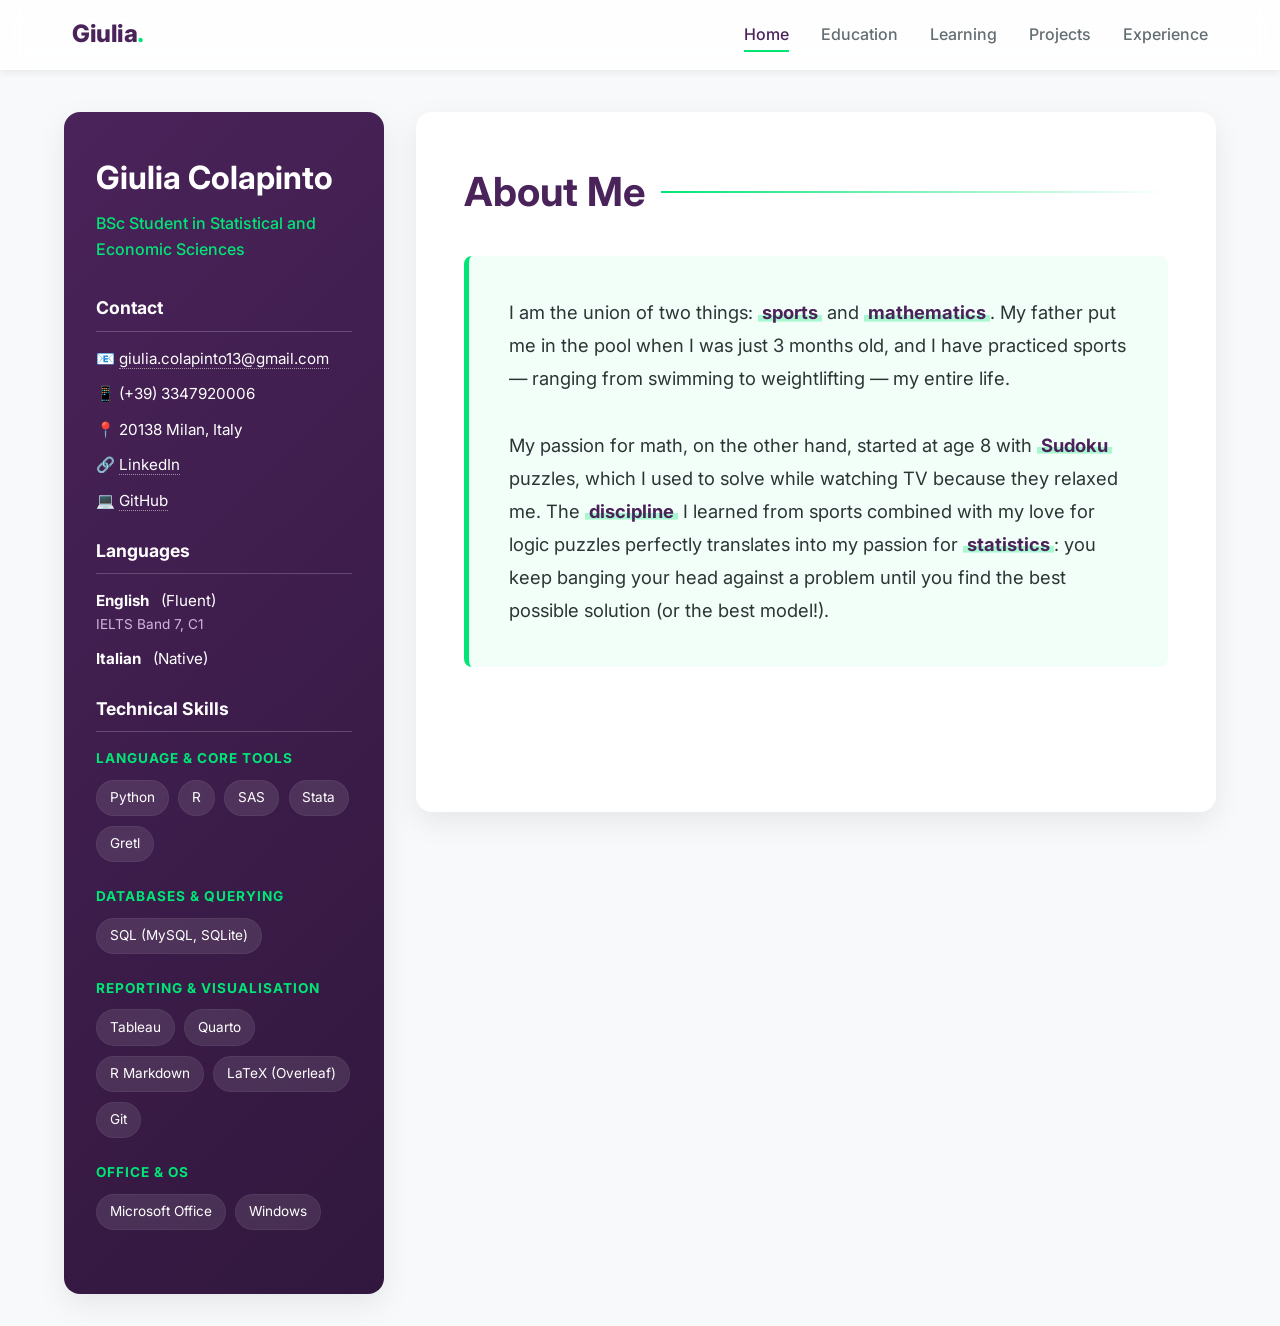
==== commit 2fe76e68: "Edit project: Breast Cancer Predictor" ====
--- a/index.html
+++ b/index.html
@@ -74,8 +74,15 @@
                     <li><a href="https://www.tableau.com/" target="_blank">Tableau</a></li>
                     <li><a href="https://quarto.org/" target="_blank">Quarto</a></li>
                     <li><a href="https://rmarkdown.rstudio.com/" target="_blank">R Markdown</a></li>
-                    <li><a href="https://www.latex-project.org/" target="_blank">LaTeX</a></li>
+                    <li><a href="https://www.latex-project.org/" target="_blank">LaTeX (Overleaf)</a></li>
                     <li><a href="https://git-scm.com/" target="_blank">Git</a></li>
+                </ul>
+            </div>
+            <div class="skill-category">
+                <h4>Office & OS</h4>
+                <ul class="skills-list">
+                    <li>Microsoft Office</li>
+                    <li>Windows</li>
                 </ul>
             </div>
         </aside>
--- a/style.css
+++ b/style.css
@@ -207,6 +207,22 @@
   flex-grow: 1;
   height: 2px;
   background: linear-gradient(90deg, var(--accent-color), transparent);
+}
+
+main h3.group-title {
+  color: var(--primary-color);
+  font-size: 1.8rem;
+  margin: 2.5rem 0 1.5rem 0;
+  display: flex;
+  align-items: center;
+  gap: 1rem;
+}
+main h3.group-title::after {
+  content: '';
+  flex-grow: 1;
+  height: 2px;
+  background: linear-gradient(90deg, var(--accent-color), transparent);
+  opacity: 0.6;
 }
 
 .about-text {
@@ -326,7 +342,7 @@
     clip-path: polygon(0 0, 100% 0, 100% 100%, 0 100%);
   }
   main { padding: 2rem 1.5rem; }
-  aside { border-radius: 12px; margin-bottom: 2rem; }
+  aside { position: static; border-radius: 12px; margin-bottom: 2rem; }
   .item-header { flex-direction: column; gap: 0.5rem; }
   .date { display: inline-block; }
 }
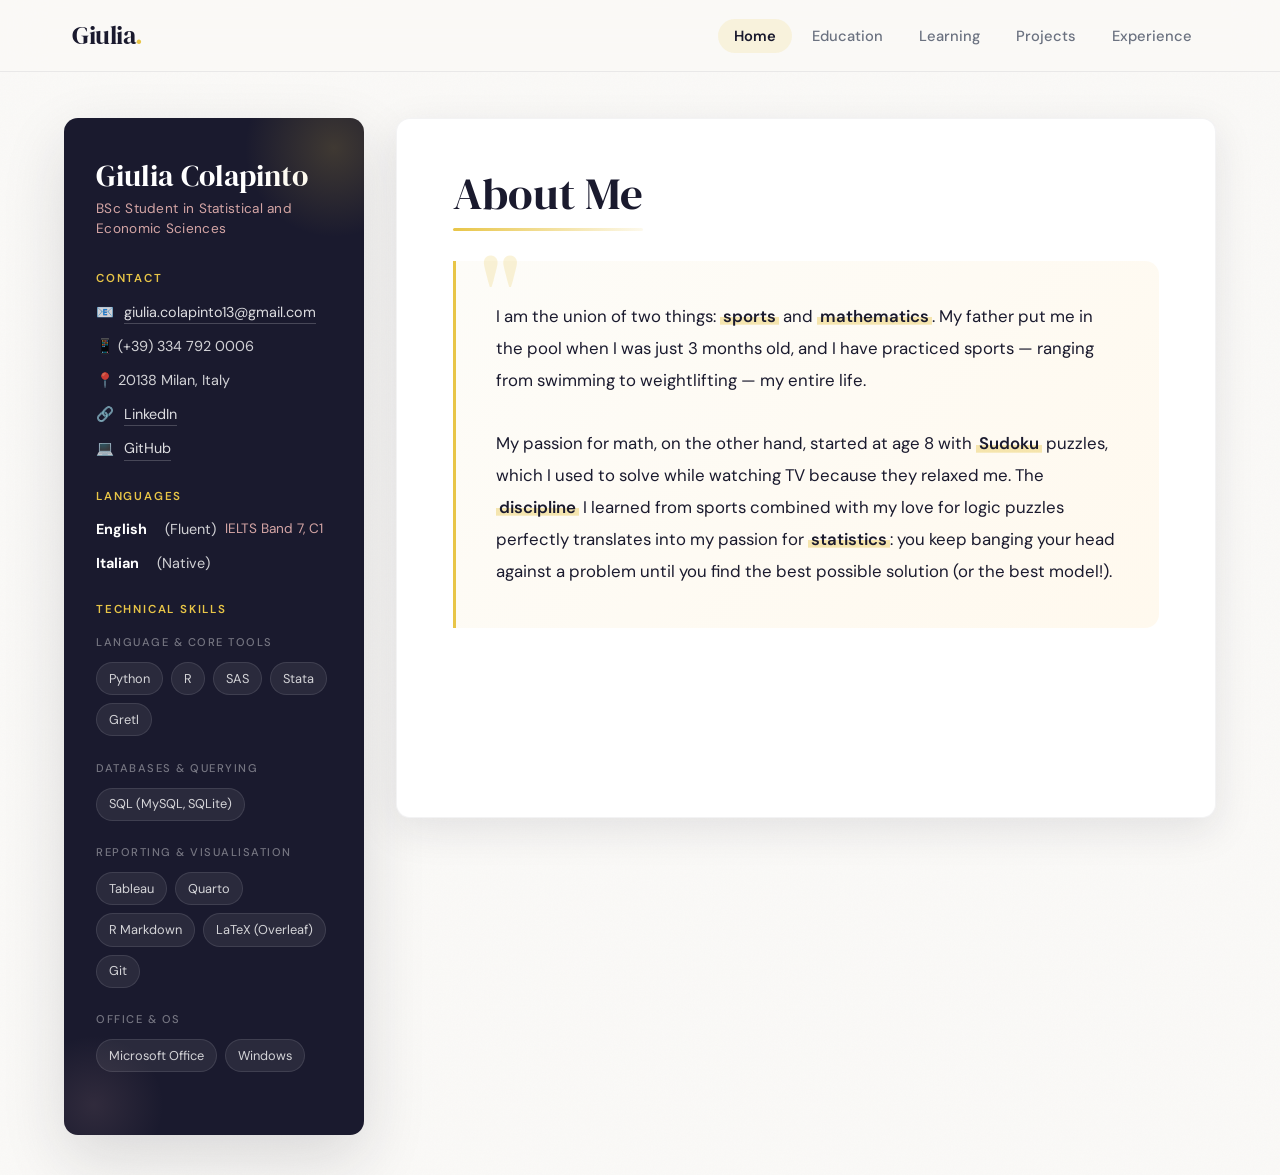
==== commit e722c595: "Clean aesthetics and new project" ====
--- a/index.html
+++ b/index.html
@@ -1,102 +1,99 @@
 <!DOCTYPE html>
 <html lang="en">
 <head>
-    <meta charset="UTF-8">
-    <meta name="viewport" content="width=device-width, initial-scale=1.0">
-    <title>Giulia Colapinto | Portfolio</title>
-    <!-- Google Fonts -->
-    <link rel="preconnect" href="https://fonts.googleapis.com">
-    <link rel="preconnect" href="https://fonts.gstatic.com" crossorigin>
-    <link href="https://fonts.googleapis.com/css2?family=Inter:wght@300;400;500;600;700;800&display=swap" rel="stylesheet">
-    <link rel="stylesheet" href="style.css">
+  <meta charset="UTF-8">
+  <meta name="viewport" content="width=device-width, initial-scale=1.0">
+  <title>Giulia Colapinto | Portfolio</title>
+  <link rel="preconnect" href="https://fonts.googleapis.com">
+  <link rel="preconnect" href="https://fonts.gstatic.com" crossorigin>
+  <link href="https://fonts.googleapis.com/css2?family=DM+Serif+Display:ital@0;1&family=DM+Sans:ital,opsz,wght@0,9..40,300;0,9..40,400;0,9..40,500;0,9..40,600;1,9..40,300&display=swap" rel="stylesheet">
+  <link rel="stylesheet" href="style.css">
 </head>
 <body>
 
-    <!-- Navigation -->
-    <nav class="navbar reveal active">
-        <div class="nav-container">
-            <a href="index.html" class="nav-logo">Giulia<span>.</span></a>
-            <div class="menu-toggle" id="mobile-menu">
-                <span></span><span></span><span></span>
-            </div>
-            <ul class="nav-links">
-                <li><a href="index.html" class="active">Home</a></li>
-                <li><a href="education.html">Education</a></li>
-                <li><a href="learning.html">Learning</a></li>
-                <li><a href="projects.html">Projects</a></li>
-                <li><a href="experience.html">Experience</a></li>
-            </ul>
-        </div>
-    </nav>
+  <nav class="navbar reveal active">
+    <div class="nav-container">
+      <a href="index.html" class="nav-logo">Giulia<span>.</span></a>
+      <div class="menu-toggle" id="mobile-menu">
+        <span></span><span></span><span></span>
+      </div>
+      <ul class="nav-links">
+        <li><a href="index.html" class="active">Home</a></li>
+        <li><a href="education.html">Education</a></li>
+        <li><a href="learning.html">Learning</a></li>
+        <li><a href="projects.html">Projects</a></li>
+        <li><a href="experience.html">Experience</a></li>
+      </ul>
+    </div>
+  </nav>
 
-    <div class="container with-sidebar">
-        
-        <!-- Sidebar Profile -->
-        <aside class="reveal">
-            <h1>Giulia Colapinto</h1>
-            <h2>BSc Student in Statistical and Economic Sciences</h2>
-            
-            <h3>Contact</h3>
-            <ul class="contact-info">
-                <li>📧 <a href="mailto:giulia.colapinto13@gmail.com">giulia.colapinto13@gmail.com</a></li>
-                <li>📱 (+39) 3347920006</li>
-                <li>📍 20138 Milan, Italy</li>
-                <li>🔗 <a href="https://linkedin.com/in/giulia-colapinto" target="_blank">LinkedIn</a></li>
-                <li>💻 <a href="https://github.com/giuliacolapinto" target="_blank">GitHub</a></li>
-            </ul>
+  <div class="container with-sidebar">
 
-            <h3>Languages</h3>
-            <ul class="contact-info">
-                <li><strong>English</strong> &nbsp; (Fluent)<br><span style="font-size: 0.85rem; color: #d2b4de;">IELTS Band 7, C1</span></li>
-                <li><strong>Italian</strong> &nbsp; (Native)</li>
-            </ul>
+    <aside class="reveal">
+      <h1>Giulia Colapinto</h1>
+      <h2>BSc Student in Statistical and Economic Sciences</h2>
 
-            <h3>Technical Skills</h3>
-            <div class="skill-category">
-                <h4>Language & Core Tools</h4>
-                <ul class="skills-list">
-                    <li><a href="https://www.python.org/" target="_blank">Python</a></li>
-                    <li><a href="https://www.r-project.org/" target="_blank">R</a></li>
-                    <li><a href="https://www.sas.com/" target="_blank">SAS</a></li>
-                    <li><a href="https://www.stata.com/" target="_blank">Stata</a></li>
-                    <li><a href="https://gretl.sourceforge.net/" target="_blank">Gretl</a></li>
-                </ul>
-            </div>
-            <div class="skill-category">
-                <h4>Databases & Querying</h4>
-                <ul class="skills-list">
-                    <li><a href="https://www.mysql.com/" target="_blank">SQL (MySQL, SQLite)</a></li>
-                </ul>
-            </div>
-            <div class="skill-category">
-                <h4>Reporting & Visualisation</h4>
-                <ul class="skills-list">
-                    <li><a href="https://www.tableau.com/" target="_blank">Tableau</a></li>
-                    <li><a href="https://quarto.org/" target="_blank">Quarto</a></li>
-                    <li><a href="https://rmarkdown.rstudio.com/" target="_blank">R Markdown</a></li>
-                    <li><a href="https://www.latex-project.org/" target="_blank">LaTeX (Overleaf)</a></li>
-                    <li><a href="https://git-scm.com/" target="_blank">Git</a></li>
-                </ul>
-            </div>
-            <div class="skill-category">
-                <h4>Office & OS</h4>
-                <ul class="skills-list">
-                    <li>Microsoft Office</li>
-                    <li>Windows</li>
-                </ul>
-            </div>
-        </aside>
+      <h3>Contact</h3>
+      <ul class="contact-info">
+        <li>📧 <a href="mailto:giulia.colapinto13@gmail.com">giulia.colapinto13@gmail.com</a></li>
+        <li>📱 (+39) 334 792 0006</li>
+        <li>📍 20138 Milan, Italy</li>
+        <li>🔗 <a href="https://linkedin.com/in/giulia-colapinto" target="_blank">LinkedIn</a></li>
+        <li>💻 <a href="https://github.com/giuliacolapinto" target="_blank">GitHub</a></li>
+      </ul>
 
-        <!-- Main Content (Home / About Me) -->
-        <main class="reveal">
-            <h2 class="page-title">About Me</h2>
-            <div class="about-text reveal">
-                I am the union of two things: <span class="highlight">sports</span> and <span class="highlight">mathematics</span>. My father put me in the pool when I was just 3 months old, and I have practiced sports — ranging from swimming to weightlifting — my entire life. <br><br>
-                My passion for math, on the other hand, started at age 8 with <span class="highlight">Sudoku</span> puzzles, which I used to solve while watching TV because they relaxed me. The <span class="highlight">discipline</span> I learned from sports combined with my love for logic puzzles perfectly translates into my passion for <span class="highlight">statistics</span>: you keep banging your head against a problem until you find the best possible solution (or the best model!).
-            </div>
-        </main>
-    </div>
+      <h3>Languages</h3>
+      <ul class="contact-info">
+        <li><strong style="color:#fff;">English</strong> &nbsp; (Fluent)<br><span style="font-size: 0.85rem; color: #d4a5a5;">IELTS Band 7, C1</span></li>
+        <li><strong style="color:#fff;">Italian</strong> &nbsp; (Native)</li>
+      </ul>
 
-    <script src="main.js"></script>
+      <h3>Technical Skills</h3>
+      <div class="skill-category">
+        <h4>Language &amp; Core Tools</h4>
+        <ul class="skills-list">
+          <li><a href="https://www.python.org/" target="_blank">Python</a></li>
+          <li><a href="https://www.r-project.org/" target="_blank">R</a></li>
+          <li><a href="https://www.sas.com/" target="_blank">SAS</a></li>
+          <li><a href="https://www.stata.com/" target="_blank">Stata</a></li>
+          <li><a href="https://gretl.sourceforge.net/" target="_blank">Gretl</a></li>
+        </ul>
+      </div>
+      <div class="skill-category">
+        <h4>Databases &amp; Querying</h4>
+        <ul class="skills-list">
+          <li><a href="https://www.mysql.com/" target="_blank">SQL (MySQL, SQLite)</a></li>
+        </ul>
+      </div>
+      <div class="skill-category">
+        <h4>Reporting &amp; Visualisation</h4>
+        <ul class="skills-list">
+          <li><a href="https://www.tableau.com/" target="_blank">Tableau</a></li>
+          <li><a href="https://quarto.org/" target="_blank">Quarto</a></li>
+          <li><a href="https://rmarkdown.rstudio.com/" target="_blank">R Markdown</a></li>
+          <li><a href="https://www.latex-project.org/" target="_blank">LaTeX (Overleaf)</a></li>
+          <li><a href="https://git-scm.com/" target="_blank">Git</a></li>
+        </ul>
+      </div>
+      <div class="skill-category">
+        <h4>Office &amp; OS</h4>
+        <ul class="skills-list">
+          <li>Microsoft Office</li>
+          <li>Windows</li>
+        </ul>
+      </div>
+    </aside>
+
+    <main class="reveal">
+      <h2 class="page-title reveal">About Me</h2>
+      <div class="about-text reveal">
+        I am the union of two things: <span class="highlight">sports</span> and <span class="highlight">mathematics</span>. My father put me in the pool when I was just 3 months old, and I have practiced sports — ranging from swimming to weightlifting — my entire life. <br><br>
+        My passion for math, on the other hand, started at age 8 with <span class="highlight">Sudoku</span> puzzles, which I used to solve while watching TV because they relaxed me. The <span class="highlight">discipline</span> I learned from sports combined with my love for logic puzzles perfectly translates into my passion for <span class="highlight">statistics</span>: you keep banging your head against a problem until you find the best possible solution (or the best model!).
+      </div>
+    </main>
+
+  </div>
+
+  <script src="main.js"></script>
 </body>
 </html>
--- a/style.css
+++ b/style.css
@@ -1,54 +1,80 @@
-/* CSS Reset and Variables */
+/* ============================================
+   GIULIA COLAPINTO — Portfolio
+   Aesthetic: Refined Editorial / Soft Luxury
+   ============================================ */
+
+@import url('https://fonts.googleapis.com/css2?family=DM+Serif+Display:ital@0;1&family=DM+Sans:ital,opsz,wght@0,9..40,300;0,9..40,400;0,9..40,500;0,9..40,600;1,9..40,300&display=swap');
+
 :root {
-  --primary-color: #4a235a;     /* Deep Purple */
-  --primary-dark: #31173d;
-  --accent-color: #00E676;      /* Vibrant Green */
-  --accent-hover: #00c853;
-  --text-main: #2d3436;
-  --text-muted: #636e72;
-  --bg-color: #f8f9fa;
-  --nav-bg: rgba(255, 255, 255, 0.85);
-  --card-bg: #ffffff;
-  --glass-border: rgba(255, 255, 255, 0.3);
-  --shadow-sm: 0 4px 6px rgba(0,0,0,0.05);
-  --shadow-md: 0 10px 30px rgba(0,0,0,0.08);
-  --transition: all 0.3s cubic-bezier(0.25, 0.8, 0.25, 1);
-}
-
-* {
-  box-sizing: border-box;
-  margin: 0;
-  padding: 0;
-  font-family: 'Inter', -apple-system, BlinkMacSystemFont, "Segoe UI", Roboto, sans-serif;
-}
+  --primary:       #1a1a2e;
+  --primary-mid:   #16213e;
+  --accent:        #e8c547;
+  --accent-soft:   rgba(232, 197, 71, 0.15);
+  --accent-border: rgba(232, 197, 71, 0.35);
+  --rose:          #d4a5a5;
+  --text-main:     #1a1a2e;
+  --text-muted:    #6b7280;
+  --text-light:    #9ca3af;
+  --bg:            #faf9f7;
+  --bg-card:       #ffffff;
+  --bg-aside:      #1a1a2e;
+  --nav-bg:        rgba(250, 249, 247, 0.90);
+  --shadow-sm:     0 2px 8px rgba(26,26,46,0.06);
+  --shadow-md:     0 12px 40px rgba(26,26,46,0.10);
+  --shadow-lg:     0 24px 64px rgba(26,26,46,0.14);
+  --radius:        14px;
+  --transition:    all 0.4s cubic-bezier(0.22, 1, 0.36, 1);
+}
+
+/* ---- Reset ---- */
+*, *::before, *::after { box-sizing: border-box; margin: 0; padding: 0; }
+
+html { scroll-behavior: smooth; }
 
 body {
-  background-color: var(--bg-color);
+  font-family: 'DM Sans', system-ui, sans-serif;
+  background-color: var(--bg);
   color: var(--text-main);
-  line-height: 1.6;
+  line-height: 1.7;
   -webkit-font-smoothing: antialiased;
-  padding-top: 80px; /* Space for fixed navbar */
-}
-
-/* Typography */
-h1, h2, h3, h4, h5 { color: var(--primary-color); font-weight: 700; }
+  padding-top: 78px;
+  /* subtle grain texture */
+  background-image: url("data:image/svg+xml,%3Csvg xmlns='http://www.w3.org/2000/svg' width='300' height='300'%3E%3Cfilter id='n'%3E%3CfeTurbulence type='fractalNoise' baseFrequency='0.75' numOctaves='4' stitchTiles='stitch'/%3E%3C/filter%3E%3Crect width='300' height='300' filter='url(%23n)' opacity='0.022'/%3E%3C/svg%3E");
+}
+
+/* ---- Typography ---- */
+h1, h2, h3 {
+  font-family: 'DM Serif Display', Georgia, serif;
+  color: var(--primary);
+  font-weight: 400;
+  line-height: 1.2;
+}
+h4, h5 {
+  font-family: 'DM Sans', sans-serif;
+  font-weight: 600;
+}
 a { text-decoration: none; color: inherit; transition: var(--transition); }
 
-/* --- Navigation Bar (Glassmorphism) --- */
+/* ============================================
+   NAVIGATION
+   ============================================ */
 .navbar {
   position: fixed;
   top: 0;
   width: 100%;
-  height: 70px;
+  height: 72px;
   background: var(--nav-bg);
-  backdrop-filter: blur(12px);
-  -webkit-backdrop-filter: blur(12px);
-  border-bottom: 1px solid var(--glass-border);
-  box-shadow: var(--shadow-sm);
+  backdrop-filter: blur(20px) saturate(1.4);
+  -webkit-backdrop-filter: blur(20px) saturate(1.4);
+  border-bottom: 1px solid rgba(26,26,46,0.07);
   z-index: 1000;
   display: flex;
   align-items: center;
   justify-content: center;
+  transition: box-shadow 0.3s ease;
+}
+.navbar.scrolled {
+  box-shadow: var(--shadow-sm);
 }
 
 .nav-container {
@@ -61,66 +87,61 @@
 }
 
 .nav-logo {
-  font-size: 1.5rem;
-  font-weight: 800;
-  color: var(--primary-color);
+  font-family: 'DM Serif Display', serif;
+  font-size: 1.6rem;
+  color: var(--primary);
   letter-spacing: -0.5px;
 }
-
-.nav-logo span { color: var(--accent-color); }
+.nav-logo span { color: var(--accent); }
 
 .nav-links {
   display: flex;
-  gap: 2rem;
+  gap: 0.25rem;
   list-style: none;
 }
 
 .nav-links a {
-  font-size: 1rem;
+  font-size: 0.92rem;
   font-weight: 500;
   color: var(--text-muted);
+  padding: 0.45rem 1rem;
+  border-radius: 30px;
+  transition: var(--transition);
   position: relative;
-  padding: 0.5rem 0;
-}
-
-.nav-links a::after {
-  content: '';
-  position: absolute;
-  width: 0%;
-  height: 2px;
-  bottom: 0;
-  left: 0;
-  background-color: var(--accent-color);
-  transition: var(--transition);
-}
-
-.nav-links a:hover, .nav-links a.active {
-  color: var(--primary-color);
-}
-
-.nav-links a:hover::after, .nav-links a.active::after {
-  width: 100%;
-}
-
-/* Hamburger Menu (Mobile) */
+}
+.nav-links a:hover {
+  color: var(--primary);
+  background: rgba(26,26,46,0.05);
+}
+.nav-links a.active {
+  color: var(--primary);
+  background: var(--accent-soft);
+  font-weight: 600;
+}
+
+/* Hamburger */
 .menu-toggle {
   display: none;
   flex-direction: column;
   cursor: pointer;
   gap: 5px;
+  padding: 4px;
 }
 .menu-toggle span {
-  width: 25px;
-  height: 3px;
-  background: var(--primary-color);
+  width: 24px;
+  height: 2px;
+  background: var(--primary);
   border-radius: 2px;
   transition: var(--transition);
-}
-
-/* --- Layout --- */
+  display: block;
+}
+
+/* ============================================
+   LAYOUT
+   ============================================ */
 .container {
   max-width: 1200px;
-  margin: 2rem auto;
+  margin: 2.5rem auto;
   padding: 0 1.5rem;
   display: grid;
   grid-template-columns: 1fr;
@@ -129,220 +150,395 @@
 
 @media (min-width: 992px) {
   .container.with-sidebar {
-    grid-template-columns: 320px 1fr;
+    grid-template-columns: 300px 1fr;
     align-items: start;
   }
 }
 
-/* --- Sidebar --- */
+/* ============================================
+   SIDEBAR
+   ============================================ */
 aside {
-  background: linear-gradient(135deg, var(--primary-color), var(--primary-dark));
-  border-radius: 16px;
+  background: var(--bg-aside);
+  border-radius: var(--radius);
   padding: 2.5rem 2rem;
   color: #fff;
-  box-shadow: var(--shadow-md);
+  box-shadow: var(--shadow-lg);
   position: sticky;
-  top: 100px;
-}
-
-aside h1 { font-size: 2rem; margin-bottom: 0.5rem; color: #fff; }
-aside h2 { font-size: 1rem; color: var(--accent-color); margin-bottom: 2rem; font-weight: 500; }
+  top: 92px;
+  overflow: hidden;
+}
+
+/* Decorative corner accent */
+aside::before {
+  content: '';
+  position: absolute;
+  top: -60px; right: -60px;
+  width: 180px; height: 180px;
+  background: radial-gradient(circle, rgba(232,197,71,0.18) 0%, transparent 70%);
+  pointer-events: none;
+}
+aside::after {
+  content: '';
+  position: absolute;
+  bottom: -40px; left: -40px;
+  width: 140px; height: 140px;
+  background: radial-gradient(circle, rgba(212, 165, 165, 0.12) 0%, transparent 70%);
+  pointer-events: none;
+}
+
+aside h1 {
+  font-family: 'DM Serif Display', serif;
+  font-size: 1.85rem;
+  color: #fff;
+  margin-bottom: 0.35rem;
+}
+aside h2 {
+  font-family: 'DM Sans', sans-serif;
+  font-size: 0.85rem;
+  color: var(--rose);
+  margin-bottom: 2rem;
+  font-weight: 400;
+  letter-spacing: 0.3px;
+  line-height: 1.5;
+}
 aside h3 {
-  font-size: 1.1rem;
+  font-family: 'DM Sans', sans-serif;
+  font-size: 0.72rem;
+  letter-spacing: 1.8px;
+  text-transform: uppercase;
+  color: var(--accent);
+  border: none;
+  padding: 0;
+  margin: 1.8rem 0 1rem;
+  font-weight: 600;
+}
+
+.contact-info { list-style: none; font-size: 0.9rem; }
+.contact-info li {
+  margin-bottom: 0.75rem;
+  display: flex;
+  align-items: flex-start;
+  gap: 0.6rem;
+  color: rgba(255,255,255,0.8);
+  line-height: 1.5;
+}
+.contact-info a {
+  color: rgba(255,255,255,0.85);
   border-bottom: 1px solid rgba(255,255,255,0.2);
-  padding-bottom: 0.5rem;
-  margin: 1.5rem 0 1rem;
-  color: #fff;
-}
-
-.contact-info { list-style: none; font-size: 0.95rem; }
-.contact-info li { margin-bottom: 0.8rem; word-break: normal; line-height: 1.5; }
-.contact-info a { color: #fff; border-bottom: 1px dotted rgba(255,255,255,0.5); }
-.contact-info a:hover { color: var(--accent-color); border-bottom-color: var(--accent-color); }
-
-.skill-category { margin-bottom: 1.5rem; }
+  transition: var(--transition);
+}
+.contact-info a:hover { color: var(--accent); border-bottom-color: var(--accent); }
+
+.skill-category { margin-bottom: 1.4rem; }
 .skill-category h4 {
-  font-size: 0.85rem;
-  color: var(--accent-color);
+  font-size: 0.7rem;
+  color: rgba(255,255,255,0.4);
   margin-bottom: 0.6rem;
   text-transform: uppercase;
-  letter-spacing: 1px;
-}
-.skills-list { list-style: none; display: flex; flex-wrap: wrap; gap: 0.6rem; }
-.skills-list a { color: inherit; text-decoration: none; }
+  letter-spacing: 1.5px;
+  font-weight: 500;
+}
+.skills-list { list-style: none; display: flex; flex-wrap: wrap; gap: 0.5rem; }
+.skills-list a { color: inherit; }
 .skills-list li {
-  background: rgba(255,255,255,0.1);
-  padding: 0.4rem 0.8rem;
+  background: rgba(255,255,255,0.07);
+  border: 1px solid rgba(255,255,255,0.1);
+  padding: 0.3rem 0.75rem;
   border-radius: 30px;
-  font-size: 0.85rem;
-  backdrop-filter: blur(5px);
-  border: 1px solid rgba(255,255,255,0.05);
-  transition: var(--transition);
+  font-size: 0.8rem;
+  color: rgba(255,255,255,0.8);
+  transition: var(--transition);
+  cursor: default;
 }
 .skills-list li:hover {
-  background: var(--accent-color);
-  color: var(--primary-dark);
+  background: var(--accent);
+  color: var(--primary);
+  border-color: var(--accent);
   transform: translateY(-2px);
 }
 
-/* --- Main Content --- */
+/* ============================================
+   MAIN CONTENT
+   ============================================ */
 main {
-  background: var(--card-bg);
-  border-radius: 16px;
-  padding: 3rem;
+  background: var(--bg-card);
+  border-radius: var(--radius);
+  padding: 3rem 3.5rem;
   box-shadow: var(--shadow-md);
   min-height: calc(100vh - 200px);
+  border: 1px solid rgba(26,26,46,0.05);
 }
 
 main h2.page-title {
-  color: var(--primary-color);
-  font-size: 2.5rem;
-  margin-bottom: 2rem;
+  font-family: 'DM Serif Display', serif;
+  font-size: 2.8rem;
+  color: var(--primary);
+  margin-bottom: 2.5rem;
+  position: relative;
+  display: inline-block;
+  font-weight: 400;
+}
+main h2.page-title::after {
+  content: '';
+  position: absolute;
+  bottom: -10px;
+  left: 0;
+  width: 100%;
+  height: 3px;
+  background: linear-gradient(90deg, var(--accent), rgba(232,197,71,0.1));
+  border-radius: 2px;
+}
+
+main h3.group-title {
+  font-family: 'DM Serif Display', serif;
+  font-size: 1.6rem;
+  color: var(--primary);
+  margin: 3rem 0 1.5rem;
+  font-weight: 400;
   display: flex;
   align-items: center;
   gap: 1rem;
 }
-main h2.page-title::after {
-  content: '';
-  flex-grow: 1;
-  height: 2px;
-  background: linear-gradient(90deg, var(--accent-color), transparent);
-}
-
-main h3.group-title {
-  color: var(--primary-color);
-  font-size: 1.8rem;
-  margin: 2.5rem 0 1.5rem 0;
-  display: flex;
-  align-items: center;
-  gap: 1rem;
-}
 main h3.group-title::after {
   content: '';
   flex-grow: 1;
-  height: 2px;
-  background: linear-gradient(90deg, var(--accent-color), transparent);
-  opacity: 0.6;
-}
-
+  height: 1px;
+  background: linear-gradient(90deg, rgba(26,26,46,0.15), transparent);
+}
+
+/* About Text */
 .about-text {
-  font-size: 1.15rem;
-  background-color: rgba(0, 230, 118, 0.05);
+  font-size: 1.05rem;
+  background: linear-gradient(135deg, #fdfcf8 0%, #fff9ee 100%);
   padding: 2.5rem;
-  border-left: 5px solid var(--accent-color);
-  border-radius: 8px;
-  line-height: 1.8;
+  border-left: 3px solid var(--accent);
+  border-radius: 0 var(--radius) var(--radius) 0;
+  line-height: 1.9;
+  position: relative;
+  color: var(--text-main);
+}
+.about-text::before {
+  content: '"';
+  font-family: 'DM Serif Display', serif;
+  font-size: 6rem;
+  color: var(--accent);
+  opacity: 0.2;
+  position: absolute;
+  top: -1rem;
+  left: 1.5rem;
+  line-height: 1;
+}
+
+.highlight {
+  font-weight: 600;
+  color: var(--primary);
+  background: linear-gradient(120deg, rgba(232,197,71,0.4) 0%, rgba(232,197,71,0.4) 100%);
+  background-repeat: no-repeat;
+  background-size: 100% 35%;
+  background-position: 0 85%;
+  padding: 0 3px;
+}
+
+/* ============================================
+   CARDS
+   ============================================ */
+.item-card {
+  margin-bottom: 2rem;
+  padding: 2rem 2.25rem;
+  border: 1px solid rgba(26,26,46,0.07);
+  border-radius: var(--radius);
+  background: #fff;
+  transition: var(--transition);
   position: relative;
   overflow: hidden;
-}
-
-.highlight {
-  font-weight: 700;
-  color: var(--primary-color);
-  background: linear-gradient(120deg, rgba(0,230,118,0.3) 0%, rgba(0,230,118,0.3) 100%);
-  background-repeat: no-repeat;
-  background-size: 100% 30%;
-  background-position: 0 88%;
-  padding: 0 4px;
-}
-
-/* Cards & Items */
-.item-card {
-  margin-bottom: 2.5rem;
-  padding: 2rem;
-  border: 1px solid rgba(0,0,0,0.05);
-  border-radius: 12px;
-  background: #fff;
-  transition: var(--transition);
-  position: relative;
-  overflow: hidden;
-}
-
-.item-card:hover {
-  transform: translateY(-5px);
-  box-shadow: var(--shadow-md);
-  border-color: rgba(0, 230, 118, 0.3);
 }
 
 .item-card::before {
   content: '';
   position: absolute;
   top: 0; left: 0;
-  width: 4px;
-  height: 100%;
-  background: var(--accent-color);
-  opacity: 0;
-  transition: var(--transition);
-}
-.item-card:hover::before { opacity: 1; }
+  width: 0;
+  height: 3px;
+  background: linear-gradient(90deg, var(--accent), var(--rose));
+  transition: width 0.45s cubic-bezier(0.22, 1, 0.36, 1);
+}
+.item-card:hover::before { width: 100%; }
+
+.item-card:hover {
+  transform: translateY(-4px);
+  box-shadow: var(--shadow-md);
+  border-color: var(--accent-border);
+}
 
 .item-header {
   display: flex;
   justify-content: space-between;
-  align-items: baseline;
+  align-items: flex-start;
   flex-wrap: wrap;
-  margin-bottom: 0.5rem;
-}
-
-.item-header h3 { font-size: 1.4rem; }
-.date { font-size: 0.9rem; color: var(--accent-color); font-weight: 600; padding: 0.3rem 0.8rem; background: rgba(0,230,118,0.1); border-radius: 20px;}
-.subtitle { font-style: italic; color: var(--text-muted); margin-bottom: 1.2rem; font-weight: 500; font-size: 1rem; }
-.description-list { padding-left: 1.2rem; margin-top: 1rem; color: var(--text-main); }
-.description-list li { margin-bottom: 0.6rem; }
-.description-list li strong { color: var(--primary-color); }
-
-.project-link { 
+  gap: 0.75rem;
+  margin-bottom: 0.6rem;
+}
+.item-header h3 {
+  font-family: 'DM Sans', sans-serif;
+  font-size: 1.2rem;
+  font-weight: 600;
+  color: var(--primary);
+}
+
+.date {
+  font-size: 0.78rem;
+  color: var(--primary);
+  font-weight: 600;
+  padding: 0.3rem 0.85rem;
+  background: var(--accent-soft);
+  border: 1px solid var(--accent-border);
+  border-radius: 30px;
+  white-space: nowrap;
+  font-family: 'DM Sans', sans-serif;
+}
+
+.subtitle {
+  font-style: italic;
+  color: var(--text-muted);
+  margin-bottom: 1rem;
+  font-size: 0.92rem;
+  font-weight: 400;
+}
+.subtitle a { color: var(--primary); font-style: normal; font-weight: 600; }
+.subtitle a:hover { color: var(--accent); }
+
+.description-list {
+  padding-left: 1.2rem;
+  margin-top: 0.75rem;
+  color: var(--text-main);
+  font-size: 0.95rem;
+}
+.description-list li { margin-bottom: 0.5rem; line-height: 1.7; }
+.description-list li strong { color: var(--primary); font-weight: 600; }
+
+/* Project link */
+.project-link {
   display: inline-flex;
   align-items: center;
   gap: 0.5rem;
-  margin-top: 1.5rem; 
-  color: #fff;
-  background: var(--primary-color);
-  padding: 0.6rem 1.2rem;
+  margin-top: 1.5rem;
+  color: var(--primary);
+  background: var(--accent-soft);
+  border: 1px solid var(--accent-border);
+  padding: 0.55rem 1.2rem;
   border-radius: 8px;
   font-weight: 600;
-  transition: var(--transition);
-}
-
+  font-size: 0.9rem;
+  transition: var(--transition);
+}
 .project-link:hover {
-  background: var(--accent-color);
-  color: var(--primary-dark);
-  transform: translateX(5px);
-}
-
-/* Animations */
+  background: var(--accent);
+  border-color: var(--accent);
+  color: var(--primary);
+  transform: translateX(4px);
+}
+
+/* ============================================
+   REVEAL ANIMATIONS
+   ============================================ */
+
+/* Base hidden state */
 .reveal {
   opacity: 0;
-  transform: translateY(40px);
-  transition: all 0.8s cubic-bezier(0.5, 0, 0, 1);
-}
-
+  transform: translateY(32px);
+  transition:
+    opacity  0.75s cubic-bezier(0.22, 1, 0.36, 1),
+    transform 0.75s cubic-bezier(0.22, 1, 0.36, 1);
+}
+
+/* Visible state */
 .reveal.active {
   opacity: 1;
   transform: translateY(0);
 }
 
-/* Mobile Adjustments */
+/* Variant: slide from left */
+.reveal-left {
+  opacity: 0;
+  transform: translateX(-40px);
+  transition:
+    opacity  0.75s cubic-bezier(0.22, 1, 0.36, 1),
+    transform 0.75s cubic-bezier(0.22, 1, 0.36, 1);
+}
+.reveal-left.active {
+  opacity: 1;
+  transform: translateX(0);
+}
+
+/* Variant: fade only (for larger blocks) */
+.reveal-fade {
+  opacity: 0;
+  transition: opacity 0.9s ease;
+}
+.reveal-fade.active { opacity: 1; }
+
+/* Stagger delays */
+.delay-1 { transition-delay: 0.08s; }
+.delay-2 { transition-delay: 0.16s; }
+.delay-3 { transition-delay: 0.24s; }
+.delay-4 { transition-delay: 0.32s; }
+.delay-5 { transition-delay: 0.40s; }
+
+/* Navbar always visible */
+.navbar.reveal { opacity: 1; transform: none; }
+
+/* Page title line animation */
+@keyframes lineGrow {
+  from { width: 0; }
+  to   { width: 100%; }
+}
+.page-title.active::after {
+  animation: lineGrow 0.7s cubic-bezier(0.22, 1, 0.36, 1) 0.3s both;
+}
+
+/* Card counter decoration on hover */
+.item-card .card-num {
+  position: absolute;
+  top: 1.2rem; right: 1.5rem;
+  font-family: 'DM Serif Display', serif;
+  font-size: 4rem;
+  color: rgba(26,26,46,0.04);
+  line-height: 1;
+  pointer-events: none;
+  transition: var(--transition);
+}
+.item-card:hover .card-num { color: rgba(232,197,71,0.12); }
+
+/* ============================================
+   MOBILE
+   ============================================ */
 @media (max-width: 991px) {
   .menu-toggle { display: flex; }
   .nav-links {
     position: absolute;
-    top: 70px;
-    left: 0;
+    top: 72px; left: 0;
     width: 100%;
-    background: var(--card-bg);
+    background: var(--bg-card);
     flex-direction: column;
-    padding: 2rem;
-    gap: 1.5rem;
-    box-shadow: 0 10px 15px rgba(0,0,0,0.1);
+    padding: 1.5rem 2rem;
+    gap: 0.5rem;
+    box-shadow: 0 16px 30px rgba(0,0,0,0.08);
     clip-path: polygon(0 0, 100% 0, 100% 0, 0 0);
-    transition: clip-path 0.4s ease-in-out;
+    transition: clip-path 0.4s cubic-bezier(0.22, 1, 0.36, 1);
   }
   .nav-links.mobile-active {
     clip-path: polygon(0 0, 100% 0, 100% 100%, 0 100%);
   }
+  .nav-links a { padding: 0.6rem 0.75rem; }
   main { padding: 2rem 1.5rem; }
-  aside { position: static; border-radius: 12px; margin-bottom: 2rem; }
-  .item-header { flex-direction: column; gap: 0.5rem; }
-  .date { display: inline-block; }
-}
+  main h2.page-title { font-size: 2.2rem; }
+  aside { position: static; margin-bottom: 2rem; }
+  .item-header { flex-direction: column; }
+}
+
+@media (max-width: 480px) {
+  .container { padding: 0 1rem; }
+  main { padding: 1.5rem 1.25rem; border-radius: 10px; }
+  aside { border-radius: 10px; }
+}
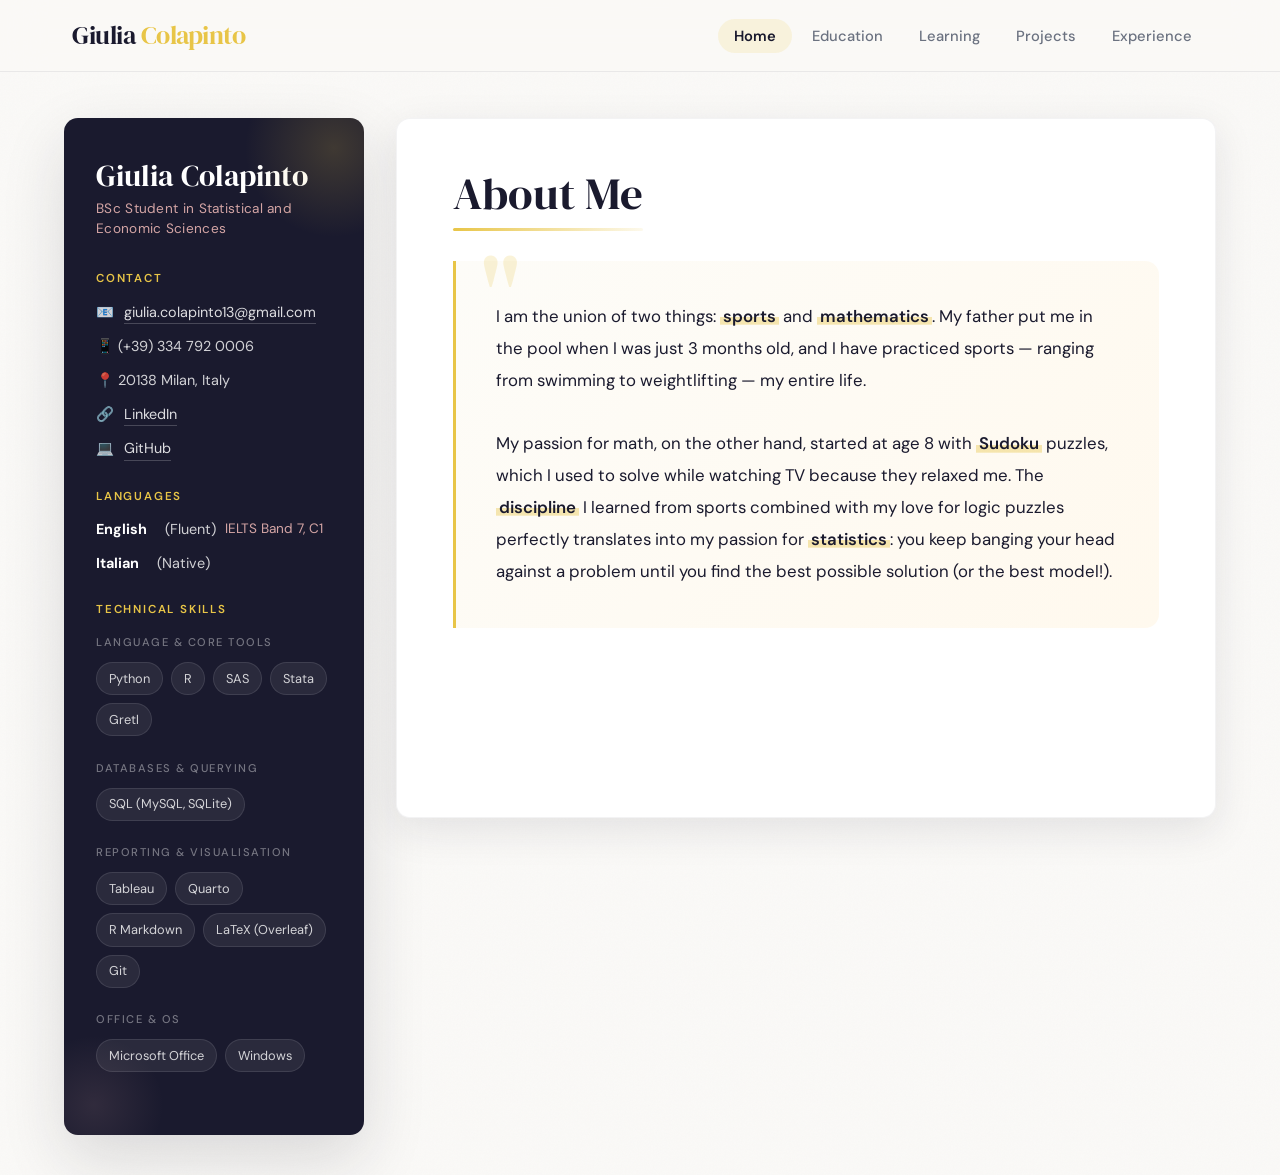
==== commit faee7957: "Adding an old competition" ====
--- a/index.html
+++ b/index.html
@@ -13,7 +13,7 @@
 
   <nav class="navbar reveal active">
     <div class="nav-container">
-      <a href="index.html" class="nav-logo">Giulia<span>.</span></a>
+      <a href="index.html" class="nav-logo"><span class="logo-first">Giulia</span> <span class="logo-last">Colapinto</span></a>
       <div class="menu-toggle" id="mobile-menu">
         <span></span><span></span><span></span>
       </div>
--- a/style.css
+++ b/style.css
@@ -92,7 +92,8 @@
   color: var(--primary);
   letter-spacing: -0.5px;
 }
-.nav-logo span { color: var(--accent); }
+.nav-logo .logo-first { color: var(--primary); }
+.nav-logo .logo-last  { color: var(--accent); }
 
 .nav-links {
   display: flex;
